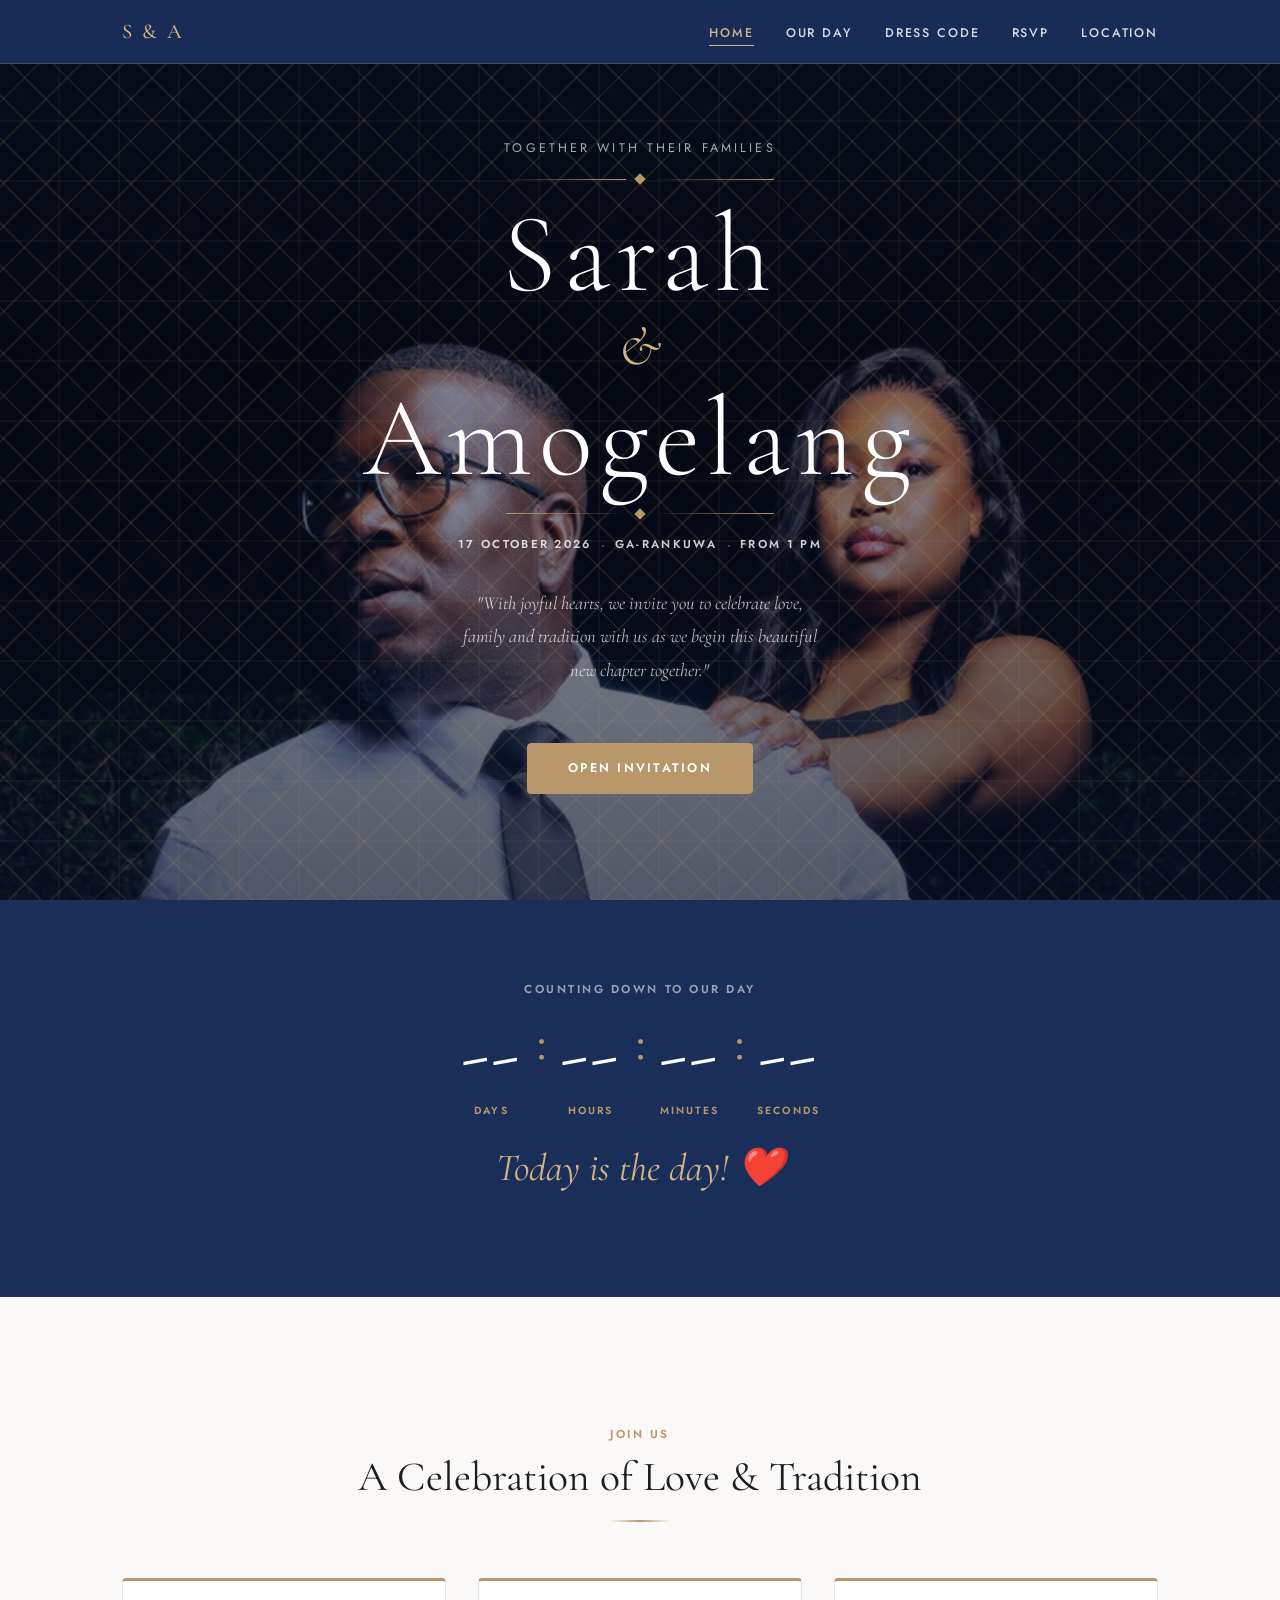
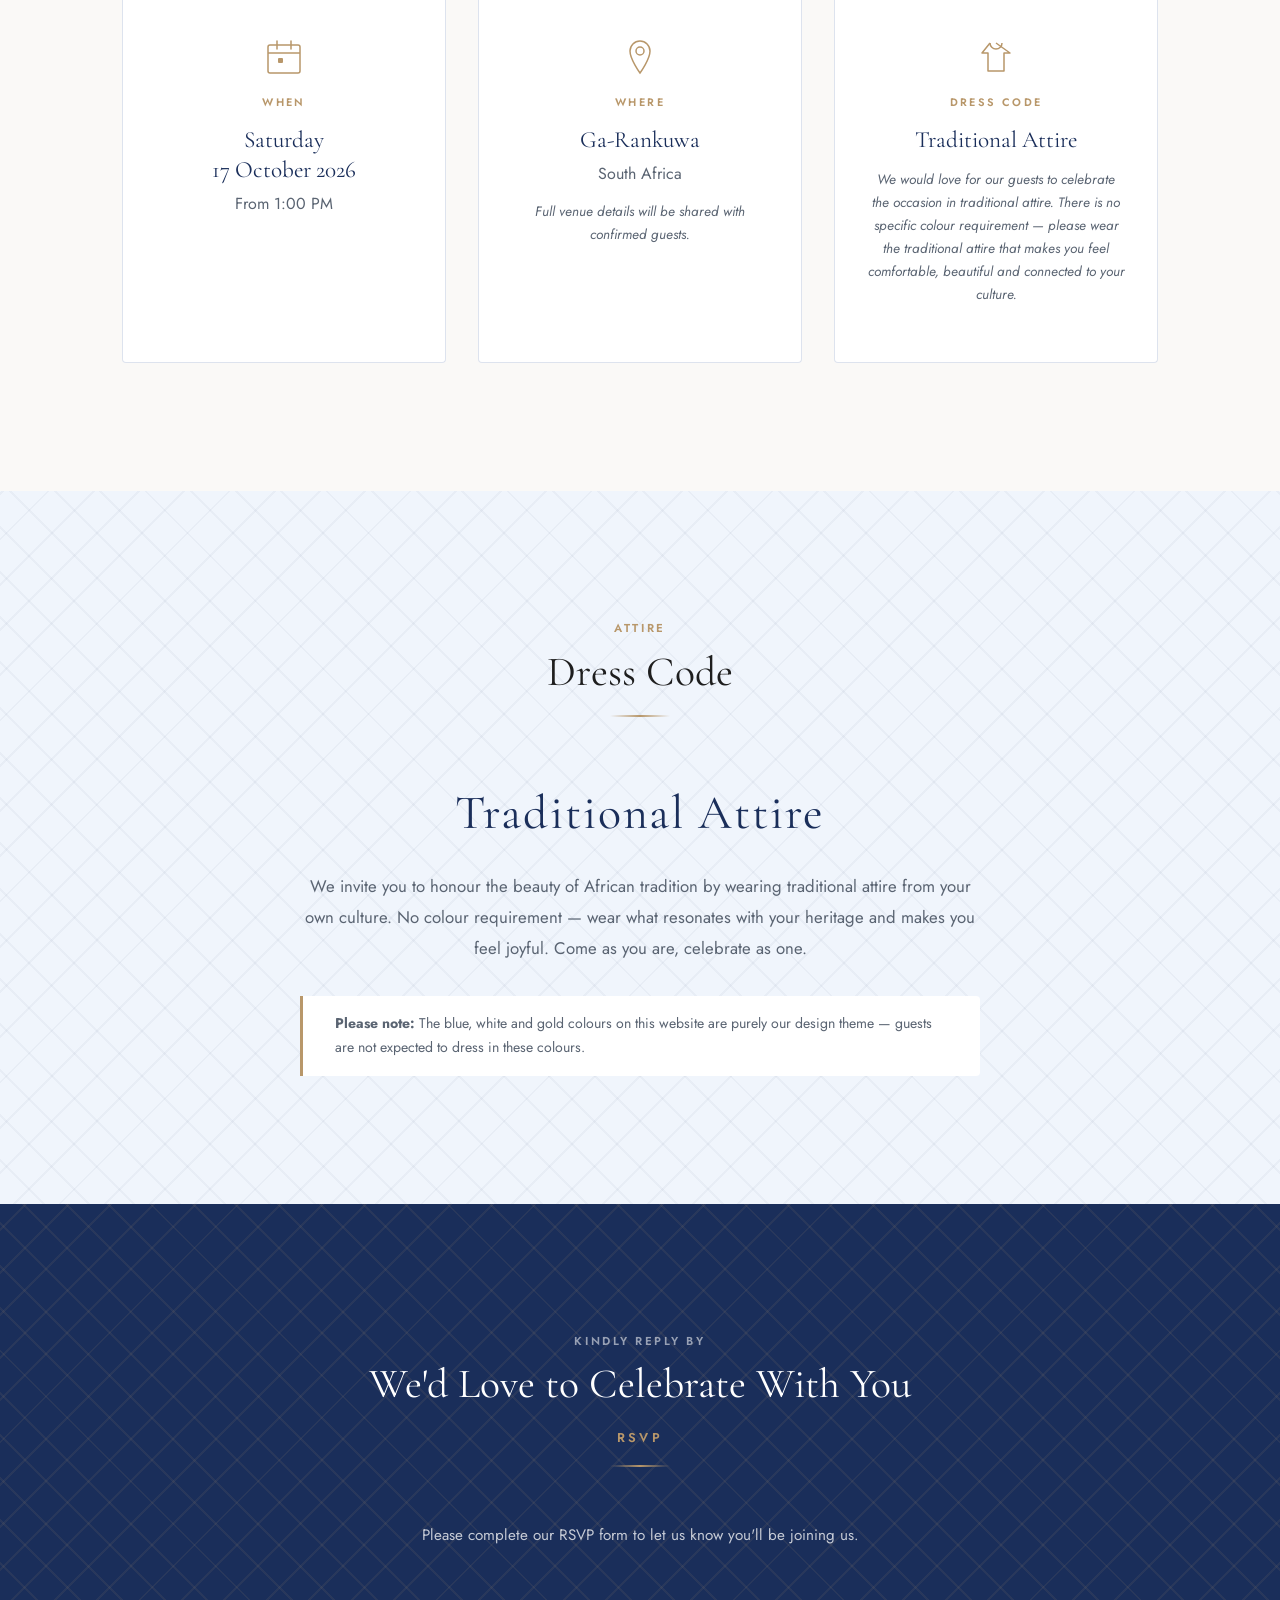
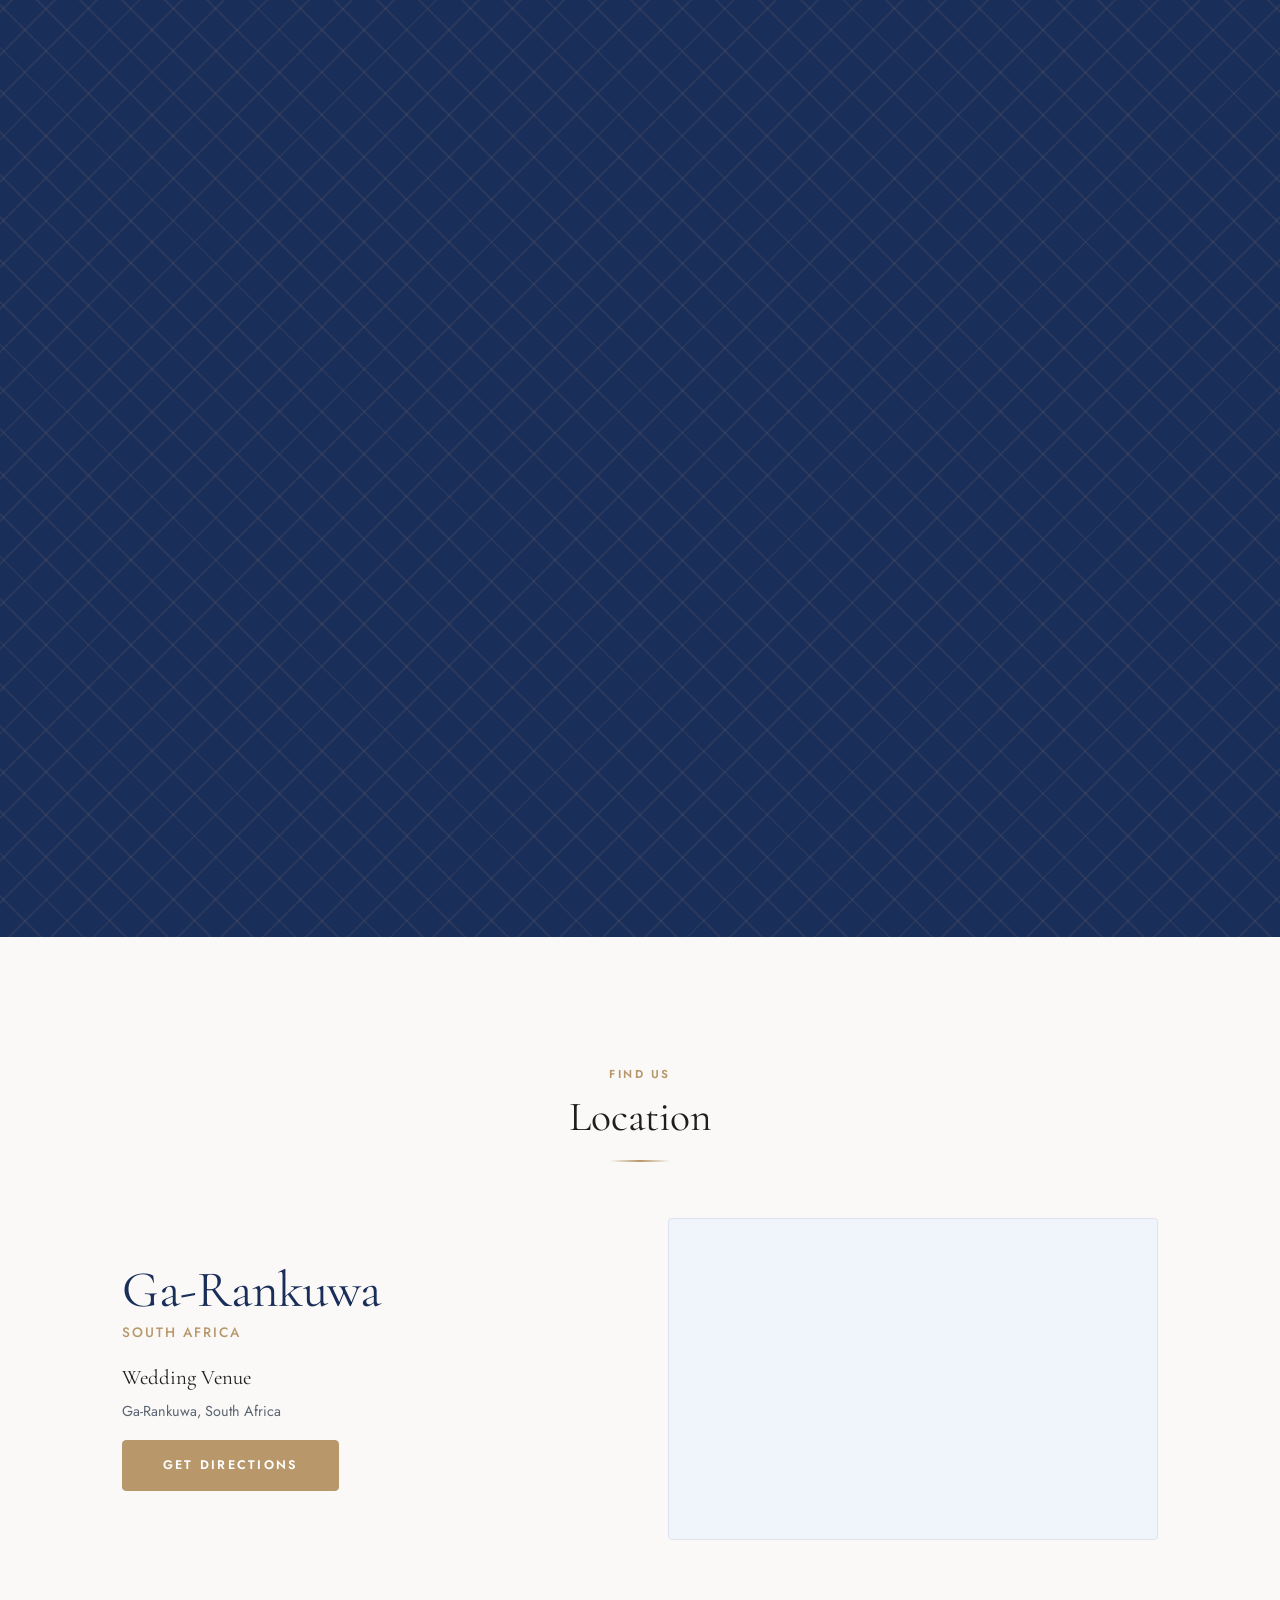
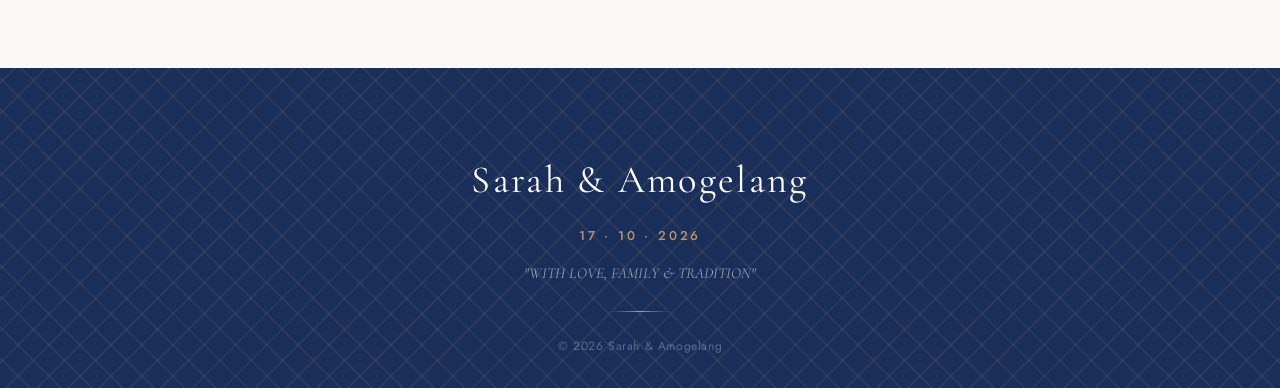
==== wedding.html @ c75ecd74 "Initial commit — Sarah & Amogelang wedding invitation" ====
<!DOCTYPE html>
<html lang="en">
<head>
  <meta charset="UTF-8" />
  <meta name="viewport" content="width=device-width, initial-scale=1.0" />
  <meta name="description" content="You are warmly invited to the wedding of Sarah & Amogelang — 17 October 2026, Ga-Rankuwa, South Africa." />
  <title>Sarah &amp; Amogelang | 17 October 2026</title>

  <!-- Fonts -->
  <link rel="preconnect" href="https://fonts.googleapis.com" />
  <link rel="preconnect" href="https://fonts.gstatic.com" crossorigin />
  <link href="https://fonts.googleapis.com/css2?family=Cormorant+Garamond:ital,wght@0,300;0,400;0,500;0,600;1,300;1,400&family=Jost:wght@300;400;500;600&display=swap" rel="stylesheet" />

  <link rel="stylesheet" href="styles.css" />
</head>
<body>

  <!-- =========================================================
       NAVIGATION
  ========================================================== -->
  <header class="site-header" role="banner">
    <div class="nav-container">
      <a href="#hero" class="nav-brand" aria-label="Sarah &amp; Amogelang — Home">S &amp; A</a>

      <button class="nav-toggle" id="navToggle" aria-label="Toggle navigation menu" aria-expanded="false" aria-controls="navMenu">
        <span class="burger-line"></span>
        <span class="burger-line"></span>
        <span class="burger-line"></span>
      </button>

      <nav id="navMenu" class="nav-menu" role="navigation" aria-label="Main navigation">
        <ul class="nav-list">
          <li><a href="#hero"     class="nav-link">Home</a></li>
          <li><a href="#details"  class="nav-link">Our Day</a></li>
          <li><a href="#dresscode" class="nav-link">Dress Code</a></li>
          <li><a href="#rsvp"    class="nav-link">RSVP</a></li>
          <li><a href="#location" class="nav-link">Location</a></li>
        </ul>
      </nav>
    </div>
  </header>

  <!-- =========================================================
       HERO
  ========================================================== -->
  <section class="hero" id="hero" aria-label="Wedding invitation hero">
    <div class="hero-pattern" aria-hidden="true"></div>

    <div class="hero-content">
      <p class="hero-prelude animate-fade-up">Together with their families</p>

      <div class="hero-divider hero-divider--top animate-fade-up" aria-hidden="true">
        <span class="divider-gem"></span>
      </div>

      <h1 class="hero-names animate-fade-up">
        <span class="hero-name">Sarah</span>
        <span class="hero-ampersand">&amp;</span>
        <span class="hero-name">Amogelang</span>
      </h1>

      <div class="hero-divider hero-divider--bottom animate-fade-up" aria-hidden="true">
        <span class="divider-gem"></span>
      </div>

      <div class="hero-date animate-fade-up" aria-label="Wedding date and location">
        <span class="hero-date-text">17 OCTOBER 2026</span>
        <span class="hero-date-sep" aria-hidden="true">·</span>
        <span class="hero-date-text">GA-RANKUWA</span>
        <span class="hero-date-sep" aria-hidden="true">·</span>
        <span class="hero-date-text">FROM 1 PM</span>
      </div>

      <p class="hero-quote animate-fade-up">
        "With joyful hearts, we invite you to celebrate love,<br class="hero-br" />
        family and tradition with us as we begin this beautiful<br class="hero-br" />
        new chapter together."
      </p>

      <a href="#details" class="btn btn--gold animate-fade-up" aria-label="Open invitation — scroll to wedding details">
        OPEN INVITATION
      </a>
    </div>
  </section>

  <!-- =========================================================
       COUNTDOWN
  ========================================================== -->
  <section class="countdown-section" id="countdown" aria-label="Countdown to the wedding">
    <div class="section-pattern" aria-hidden="true"></div>
    <div class="container">
      <p class="section-eyebrow">Counting down to our day</p>
      <div class="countdown" id="countdownTimer" role="timer" aria-live="polite" aria-label="Wedding countdown">
        <div class="countdown-unit">
          <span class="countdown-number" id="cd-days">--</span>
          <span class="countdown-label">Days</span>
        </div>
        <span class="countdown-colon" aria-hidden="true">:</span>
        <div class="countdown-unit">
          <span class="countdown-number" id="cd-hours">--</span>
          <span class="countdown-label">Hours</span>
        </div>
        <span class="countdown-colon" aria-hidden="true">:</span>
        <div class="countdown-unit">
          <span class="countdown-number" id="cd-minutes">--</span>
          <span class="countdown-label">Minutes</span>
        </div>
        <span class="countdown-colon" aria-hidden="true">:</span>
        <div class="countdown-unit">
          <span class="countdown-number" id="cd-seconds">--</span>
          <span class="countdown-label">Seconds</span>
        </div>
      </div>
      <p class="countdown-message" id="countdownMessage" hidden></p>
    </div>
  </section>

  <!-- =========================================================
       WEDDING DETAILS
  ========================================================== -->
  <section class="details-section" id="details" aria-labelledby="details-heading">
    <div class="container">
      <div class="section-header animate-on-scroll">
        <span class="section-eyebrow">Join us</span>
        <h2 class="section-title" id="details-heading">A Celebration of Love &amp; Tradition</h2>
        <div class="gold-rule" aria-hidden="true"></div>
      </div>

      <div class="details-grid">

        <!-- WHEN -->
        <article class="detail-card animate-on-scroll" aria-label="Wedding date and time">
          <div class="detail-card__icon" aria-hidden="true">
            <svg viewBox="0 0 40 40" fill="none" xmlns="http://www.w3.org/2000/svg">
              <rect x="4" y="8" width="32" height="28" rx="2" stroke="currentColor" stroke-width="1.5"/>
              <path d="M4 16h32" stroke="currentColor" stroke-width="1.5"/>
              <path d="M13 4v8M27 4v8" stroke="currentColor" stroke-width="1.5" stroke-linecap="round"/>
              <rect x="14" y="21" width="5" height="5" rx="1" fill="currentColor"/>
            </svg>
          </div>
          <h3 class="detail-card__label">When</h3>
          <p class="detail-card__primary">Saturday</p>
          <p class="detail-card__primary">17 October 2026</p>
          <p class="detail-card__secondary">From 1:00 PM</p>
        </article>

        <!-- WHERE -->
        <article class="detail-card animate-on-scroll" aria-label="Wedding location">
          <div class="detail-card__icon" aria-hidden="true">
            <svg viewBox="0 0 40 40" fill="none" xmlns="http://www.w3.org/2000/svg">
              <path d="M20 4C14.477 4 10 8.477 10 14c0 8.25 10 22 10 22s10-13.75 10-22c0-5.523-4.477-10-10-10z" stroke="currentColor" stroke-width="1.5"/>
              <circle cx="20" cy="14" r="4" stroke="currentColor" stroke-width="1.5"/>
            </svg>
          </div>
          <h3 class="detail-card__label">Where</h3>
          <p class="detail-card__primary">Ga-Rankuwa</p>
          <p class="detail-card__secondary">South Africa</p>
          <p class="detail-card__note">Full venue details will be shared with confirmed guests.</p>
        </article>

        <!-- DRESS CODE -->
        <article class="detail-card animate-on-scroll" aria-label="Dress code information">
          <div class="detail-card__icon" aria-hidden="true">
            <svg viewBox="0 0 40 40" fill="none" xmlns="http://www.w3.org/2000/svg">
              <path d="M14 6l-8 10h6v18h16V16h6L20 6" stroke="currentColor" stroke-width="1.5" stroke-linejoin="round"/>
              <path d="M14 6c0 3.314 2.686 6 6 6s6-2.686 6-6" stroke="currentColor" stroke-width="1.5"/>
            </svg>
          </div>
          <h3 class="detail-card__label">Dress Code</h3>
          <p class="detail-card__primary">Traditional Attire</p>
          <p class="detail-card__note">
            We would love for our guests to celebrate the occasion in traditional attire.
            There is no specific colour requirement — please wear the traditional attire
            that makes you feel comfortable, beautiful and connected to your culture.
          </p>
        </article>

      </div>
    </div>
  </section>

  <!-- =========================================================
       DRESS CODE CALLOUT
  ========================================================== -->
  <section class="dresscode-section" id="dresscode" aria-labelledby="dresscode-heading">
    <div class="section-pattern section-pattern--light" aria-hidden="true"></div>
    <div class="container">
      <div class="section-header animate-on-scroll">
        <span class="section-eyebrow">Attire</span>
        <h2 class="section-title" id="dresscode-heading">Dress Code</h2>
        <div class="gold-rule" aria-hidden="true"></div>
      </div>
      <div class="dresscode-content animate-on-scroll">
        <p class="dresscode-primary">Traditional Attire</p>
        <p class="dresscode-body">
          We invite you to honour the beauty of African tradition by wearing traditional attire from your own culture.
          No colour requirement — wear what resonates with your heritage and makes you feel joyful.
          Come as you are, celebrate as one.
        </p>
        <div class="dresscode-note animate-on-scroll">
          <p><strong>Please note:</strong> The blue, white and gold colours on this website are purely our design theme — guests are not expected to dress in these colours.</p>
        </div>
      </div>
    </div>
  </section>

  <!-- =========================================================
       RSVP
  ========================================================== -->
  <section class="rsvp-section" id="rsvp" aria-labelledby="rsvp-heading">
    <div class="section-pattern section-pattern--dark" aria-hidden="true"></div>
    <div class="container">
      <div class="section-header animate-on-scroll">
        <span class="section-eyebrow">Kindly reply by</span>
        <h2 class="section-title" id="rsvp-heading">We'd Love to Celebrate With You</h2>
        <p class="section-subtitle">RSVP</p>
        <div class="gold-rule" aria-hidden="true"></div>
      </div>

      <!-- Google Forms Mode (hidden by default — activated via config.js) -->
      <div id="rsvpGoogleMode" class="rsvp-google-mode" hidden aria-label="Google Forms RSVP options">
        <p class="rsvp-google-intro animate-on-scroll">Please complete our RSVP form to let us know you'll be joining us.</p>
        <div id="rsvpEmbedContainer" class="rsvp-embed-container animate-on-scroll" hidden>
          <!-- Google Form iframe injected by JS when googleFormEmbedUrl is set -->
        </div>
        <div id="rsvpLinkContainer" class="rsvp-link-container animate-on-scroll" hidden>
          <!-- External link button injected by JS when googleFormUrl is set -->
        </div>
      </div>

      <!-- Demo Form Mode (shown by default) -->
      <div id="rsvpDemoMode" class="rsvp-form-wrapper animate-on-scroll">
        <form id="rsvpForm" class="rsvp-form" novalidate aria-label="RSVP form">

          <fieldset class="form-fieldset">
            <legend class="form-legend">Guest Information</legend>

            <div class="form-group">
              <label class="form-label" for="guestName">Full Name <span class="required" aria-label="required">*</span></label>
              <input class="form-input" type="text" id="guestName" name="guestName" autocomplete="name" required aria-required="true" placeholder="Your full name" />
              <span class="form-error" id="guestNameError" role="alert" aria-live="polite"></span>
            </div>

            <div class="form-group">
              <label class="form-label" for="guestPhone">Phone Number <span class="required" aria-label="required">*</span></label>
              <input class="form-input" type="tel" id="guestPhone" name="guestPhone" autocomplete="tel" required aria-required="true" placeholder="+27 xx xxx xxxx" />
              <span class="form-error" id="guestPhoneError" role="alert" aria-live="polite"></span>
            </div>
          </fieldset>

          <fieldset class="form-fieldset">
            <legend class="form-legend">Attendance</legend>

            <div class="form-group">
              <p class="form-label" id="attendanceLabel">Will you be joining us? <span class="required" aria-label="required">*</span></p>
              <div class="radio-group" role="radiogroup" aria-labelledby="attendanceLabel">
                <label class="radio-option">
                  <input type="radio" name="attendance" value="yes" required aria-required="true" />
                  <span class="radio-custom" aria-hidden="true"></span>
                  <span class="radio-text">Yes, I'll be there</span>
                </label>
                <label class="radio-option">
                  <input type="radio" name="attendance" value="no" />
                  <span class="radio-custom" aria-hidden="true"></span>
                  <span class="radio-text">Sadly, I won't be able to attend</span>
                </label>
              </div>
              <span class="form-error" id="attendanceError" role="alert" aria-live="polite"></span>
            </div>
          </fieldset>

          <fieldset class="form-fieldset" id="attendingFields">
            <legend class="form-legend">Your Group</legend>

            <div class="form-group">
              <label class="form-label" for="guestCount">Number of Guests</label>
              <select class="form-input form-select" id="guestCount" name="guestCount" aria-label="Number of guests attending">
                <option value="1" selected>1 (just me)</option>
                <option value="2">2</option>
                <option value="3">3</option>
                <option value="4">4</option>
                <option value="5+">5+</option>
              </select>
            </div>

            
          </fieldset>

                                                                                                  

          <fieldset class="form-fieldset">
            <legend class="form-legend">A Little Extra</legend>

            <div class="form-group">
              <label class="form-label" for="message">Message to the Couple <span class="optional">(optional)</span></label>
              <textarea class="form-input form-textarea" id="message" name="message" rows="4" placeholder="Share your love and well wishes…" aria-label="Optional message to the couple"></textarea>
            </div>

            <div class="form-group">
              <label class="form-label" for="songRequest">Song Request <span class="optional">(optional)</span></label>
              <input class="form-input" type="text" id="songRequest" name="songRequest" placeholder="Request a song for the dancefloor!" />
            </div>
          </fieldset>

          <div class="form-actions">
            <button type="submit" class="btn btn--gold btn--full" id="rsvpSubmitBtn">SUBMIT RSVP</button>
          </div>

        </form>

        <!-- Success message -->
        <div class="rsvp-success" id="rsvpSuccess" hidden role="alert" aria-live="assertive">
          <div class="rsvp-success__icon" aria-hidden="true">♥</div>
          <h3 class="rsvp-success__title">Thank You!</h3>
          <p class="rsvp-success__body" id="rsvpSuccessMsg"></p>
          <button class="btn btn--outline" id="rsvpResetBtn">Submit Another Response</button>
        </div>
      </div>

    </div>
  </section>

  <!-- =========================================================
       LOCATION
  ========================================================== -->
  <section class="location-section" id="location" aria-labelledby="location-heading">
    <div class="container">
      <div class="section-header animate-on-scroll">
        <span class="section-eyebrow">Find us</span>
        <h2 class="section-title" id="location-heading">Location</h2>
        <div class="gold-rule" aria-hidden="true"></div>
      </div>

      <div class="location-content animate-on-scroll">
        <div class="location-info">
          <p class="location-city">Ga-Rankuwa</p>
          <p class="location-province">South Africa</p>
          <div id="venueDetails" class="venue-details" hidden>
            <p class="venue-name" id="venueName"></p>
            <p class="venue-address" id="venueAddress"></p>
          </div>
          <p class="location-note" id="locationNote">
            The exact venue will be confirmed and shared with all guests who have RSVPed.
          </p>
          <a class="btn btn--gold" id="directionsBtn" href="#" aria-label="Get directions to the venue" aria-disabled="true">
            GET DIRECTIONS
          </a>
        </div>

        <div class="location-map" id="mapContainer" aria-label="Map area — directions will be available once the venue is confirmed">
          <div class="map-placeholder" aria-hidden="true">
            <svg viewBox="0 0 80 80" fill="none" xmlns="http://www.w3.org/2000/svg" aria-hidden="true">
              <path d="M40 8C27.85 8 18 17.85 18 30c0 16.5 22 42 22 42s22-25.5 22-42C62 17.85 52.15 8 40 8z" stroke="currentColor" stroke-width="2" fill="none"/>
              <circle cx="40" cy="30" r="8" stroke="currentColor" stroke-width="2"/>
            </svg>
            <p>Map coming soon</p>
            <p class="map-placeholder__sub">Exact venue details will be shared with confirmed guests.</p>
          </div>
        </div>
      </div>
    </div>
  </section>

  <!-- =========================================================
       FOOTER
  ========================================================== -->
  <footer class="site-footer" role="contentinfo">
    <div class="footer-pattern" aria-hidden="true"></div>
    <div class="container footer-inner">
      <div class="footer-names">Sarah &amp; Amogelang</div>
      <div class="footer-date">17 · 10 · 2026</div>
      <div class="footer-tagline">"WITH LOVE, FAMILY &amp; TRADITION"</div>
      <div class="footer-divider" aria-hidden="true"></div>
      <p class="footer-copy">&copy; 2026 Sarah &amp; Amogelang</p>
    </div>
  </footer>

  <!-- Scripts -->
  <script src="config.js"></script>
  <script src="app.js"></script>
</body>
</html>
---- styles.css ----
/* ============================================================
   DESIGN TOKENS
============================================================ */
:root {
  /* Colours */
  --c-blue-deep:    #1a2e5a;
  --c-blue-mid:     #2a4a8a;
  --c-blue-light:   #dce8f5;
  --c-blue-pale:    #f0f5fc;
  --c-gold:         #b8976a;
  --c-gold-light:   #d4b483;
  --c-gold-pale:    #f5ede0;
  --c-white:        #ffffff;
  --c-ivory:        #faf9f7;
  --c-charcoal:     #1e1e1e;
  --c-muted:        #5a6472;
  --c-border:       #dde3ee;

  /* Typography */
  --font-serif:  'Cormorant Garamond', Georgia, 'Times New Roman', serif;
  --font-sans:   'Jost', 'Segoe UI', system-ui, sans-serif;

  /* Spacing */
  --space-xs:   0.5rem;
  --space-sm:   1rem;
  --space-md:   2rem;
  --space-lg:   3.5rem;
  --space-xl:   5rem;
  --space-xxl:  8rem;

  /* Misc */
  --radius:     4px;
  --transition: 0.3s ease;
  --max-width:  1100px;
  --nav-height: 64px;
}

/* ============================================================
   RESET & BASE
============================================================ */
*, *::before, *::after { box-sizing: border-box; margin: 0; padding: 0; }

html { scroll-behavior: smooth; font-size: 16px; }

@media (prefers-reduced-motion: reduce) {
  html { scroll-behavior: auto; }
  *, *::before, *::after {
    animation-duration: 0.01ms !important;
    transition-duration: 0.01ms !important;
  }
}

body {
  font-family: var(--font-sans);
  color: var(--c-charcoal);
  background: var(--c-ivory);
  line-height: 1.7;
  -webkit-font-smoothing: antialiased;
}

img, svg { display: block; max-width: 100%; }
a { color: inherit; text-decoration: none; }
button { cursor: pointer; font-family: var(--font-sans); border: none; background: none; }
ul { list-style: none; }

/* ============================================================
   TSWANA GEOMETRIC PATTERN  (CSS-generated, no external images)
   Based on traditional kente / Tswana interlocking diamond motifs
============================================================ */
.hero-pattern,
.section-pattern,
.footer-pattern {
  position: absolute;
  inset: 0;
  pointer-events: none;
  z-index: 0;
}

/* Hero — diamond grid on deep blue */
.hero-pattern {
  background-image:
    /* Diagonal lines forming diamonds */
    repeating-linear-gradient(
      45deg,
      transparent,
      transparent 28px,
      rgba(184, 151, 106, 0.12) 28px,
      rgba(184, 151, 106, 0.12) 30px
    ),
    repeating-linear-gradient(
      -45deg,
      transparent,
      transparent 28px,
      rgba(184, 151, 106, 0.12) 28px,
      rgba(184, 151, 106, 0.12) 30px
    ),
    /* Cross-hatch accent */
    repeating-linear-gradient(
      0deg,
      transparent,
      transparent 58px,
      rgba(184, 151, 106, 0.06) 58px,
      rgba(184, 151, 106, 0.06) 60px
    ),
    repeating-linear-gradient(
      90deg,
      transparent,
      transparent 58px,
      rgba(184, 151, 106, 0.06) 58px,
      rgba(184, 151, 106, 0.06) 60px
    );
}

/* Light section — subtle diamond tint on pale blue */
.section-pattern--light {
  background-image:
    repeating-linear-gradient(
      45deg,
      transparent,
      transparent 30px,
      rgba(26, 46, 90, 0.04) 30px,
      rgba(26, 46, 90, 0.04) 32px
    ),
    repeating-linear-gradient(
      -45deg,
      transparent,
      transparent 30px,
      rgba(26, 46, 90, 0.04) 30px,
      rgba(26, 46, 90, 0.04) 32px
    );
}

/* Dark section — on RSVP deep blue bg */
.section-pattern--dark {
  background-image:
    repeating-linear-gradient(
      45deg,
      transparent,
      transparent 28px,
      rgba(184, 151, 106, 0.09) 28px,
      rgba(184, 151, 106, 0.09) 30px
    ),
    repeating-linear-gradient(
      -45deg,
      transparent,
      transparent 28px,
      rgba(184, 151, 106, 0.09) 28px,
      rgba(184, 151, 106, 0.09) 30px
    );
}

/* Footer */
.footer-pattern {
  background-image:
    repeating-linear-gradient(
      45deg,
      transparent,
      transparent 20px,
      rgba(184, 151, 106, 0.10) 20px,
      rgba(184, 151, 106, 0.10) 22px
    ),
    repeating-linear-gradient(
      -45deg,
      transparent,
      transparent 20px,
      rgba(184, 151, 106, 0.10) 20px,
      rgba(184, 151, 106, 0.10) 22px
    );
}

/* ============================================================
   CONTAINER
============================================================ */
.container {
  width: 100%;
  max-width: var(--max-width);
  margin: 0 auto;
  padding: 0 var(--space-md);
  position: relative;
  z-index: 1;
}

/* ============================================================
   NAVIGATION
============================================================ */
.site-header {
  position: fixed;
  top: 0;
  left: 0;
  right: 0;
  height: var(--nav-height);
  z-index: 100;
  background: rgba(26, 46, 90, 0.96);
  backdrop-filter: blur(8px);
  -webkit-backdrop-filter: blur(8px);
  border-bottom: 1px solid rgba(184, 151, 106, 0.3);
  transition: background var(--transition);
}

.nav-container {
  max-width: var(--max-width);
  margin: 0 auto;
  padding: 0 var(--space-md);
  height: 100%;
  display: flex;
  align-items: center;
  justify-content: space-between;
}

.nav-brand {
  font-family: var(--font-serif);
  font-size: 1.3rem;
  font-weight: 500;
  color: var(--c-gold-light);
  letter-spacing: 0.12em;
  flex-shrink: 0;
}

.nav-menu { display: flex; align-items: center; }

.nav-list {
  display: flex;
  gap: var(--space-md);
}

.nav-link {
  font-size: 0.78rem;
  font-weight: 500;
  letter-spacing: 0.15em;
  text-transform: uppercase;
  color: rgba(255,255,255,0.82);
  transition: color var(--transition);
  padding: 4px 0;
  position: relative;
}

.nav-link::after {
  content: '';
  position: absolute;
  bottom: 0;
  left: 0;
  width: 0;
  height: 1px;
  background: var(--c-gold-light);
  transition: width var(--transition);
}

.nav-link:hover,
.nav-link:focus-visible {
  color: var(--c-gold-light);
  outline: none;
}

.nav-link:hover::after,
.nav-link:focus-visible::after { width: 100%; }

.nav-link.active { color: var(--c-gold-light); }
.nav-link.active::after { width: 100%; }

/* Hamburger */
.nav-toggle {
  display: none;
  flex-direction: column;
  justify-content: center;
  gap: 5px;
  width: 40px;
  height: 40px;
  padding: 8px;
  background: transparent;
  border: 1px solid rgba(184, 151, 106, 0.4);
  border-radius: var(--radius);
  z-index: 110;
}

.burger-line {
  display: block;
  width: 100%;
  height: 1.5px;
  background: var(--c-gold-light);
  border-radius: 2px;
  transition: transform var(--transition), opacity var(--transition);
}

.nav-toggle[aria-expanded="true"] .burger-line:nth-child(1) { transform: translateY(6.5px) rotate(45deg); }
.nav-toggle[aria-expanded="true"] .burger-line:nth-child(2) { opacity: 0; }
.nav-toggle[aria-expanded="true"] .burger-line:nth-child(3) { transform: translateY(-6.5px) rotate(-45deg); }

/* ============================================================
   BUTTONS
============================================================ */
.btn {
  display: inline-block;
  padding: 14px 40px;
  font-family: var(--font-sans);
  font-size: 0.78rem;
  font-weight: 600;
  letter-spacing: 0.18em;
  text-transform: uppercase;
  text-align: center;
  border-radius: var(--radius);
  transition: background var(--transition), color var(--transition),
              border-color var(--transition), transform 0.15s ease,
              box-shadow var(--transition);
  cursor: pointer;
  position: relative;
  overflow: hidden;
}

.btn--gold {
  background: var(--c-gold);
  color: var(--c-white);
  border: 1px solid var(--c-gold);
}

.btn--gold:hover,
.btn--gold:focus-visible {
  background: var(--c-gold-light);
  border-color: var(--c-gold-light);
  transform: translateY(-2px);
  box-shadow: 0 6px 20px rgba(184,151,106,0.35);
  outline: none;
}

.btn--outline {
  background: transparent;
  color: var(--c-blue-deep);
  border: 1px solid var(--c-gold);
}

.btn--outline:hover,
.btn--outline:focus-visible {
  background: var(--c-gold-pale);
  outline: none;
  transform: translateY(-2px);
}

.btn--full { width: 100%; display: block; }

.btn[aria-disabled="true"] {
  opacity: 0.5;
  pointer-events: none;
  cursor: not-allowed;
}

/* ============================================================
   SECTION SHARED STYLES
============================================================ */
.section-header {
  text-align: center;
  margin-bottom: var(--space-lg);
}

.section-eyebrow {
  display: block;
  font-size: 0.72rem;
  font-weight: 600;
  letter-spacing: 0.22em;
  text-transform: uppercase;
  color: var(--c-gold);
  margin-bottom: var(--space-xs);
}

.section-title {
  font-family: var(--font-serif);
  font-size: clamp(1.8rem, 4vw, 2.6rem);
  font-weight: 400;
  line-height: 1.25;
  color: inherit;
  margin-bottom: 1rem;
}

.section-subtitle {
  font-family: var(--font-sans);
  font-size: 0.8rem;
  font-weight: 600;
  letter-spacing: 0.25em;
  text-transform: uppercase;
  color: var(--c-gold);
  margin-bottom: var(--space-sm);
}

.gold-rule {
  width: 60px;
  height: 2px;
  background: linear-gradient(90deg, transparent, var(--c-gold), transparent);
  margin: 0 auto;
}

/* ============================================================
   HERO
============================================================ */
.hero {
  position: relative;
  min-height: 100dvh;
  display: flex;
  align-items: center;
  justify-content: center;
  background-color: var(--c-charcoal);
  background-image: url('images/couple-3.jpeg');
  background-size: cover;
  background-position: center top;
  background-repeat: no-repeat;
  overflow: hidden;
  padding: calc(var(--nav-height) + var(--space-lg)) var(--space-md) var(--space-xl);
}

/* Dark gradient overlay — keeps text legible over the photo */
.hero::before {
  content: '';
  position: absolute;
  inset: 0;
  background:
    linear-gradient(
      to bottom,
      rgba(10, 18, 40, 0.72) 0%,
      rgba(10, 18, 40, 0.45) 40%,
      rgba(10, 18, 40, 0.70) 100%
    );
  pointer-events: none;
  z-index: 0;
}

.hero-content {
  position: relative;
  z-index: 1;
  text-align: center;
  color: var(--c-white);
  max-width: 680px;
}

.hero-prelude {
  font-size: 0.78rem;
  font-weight: 400;
  letter-spacing: 0.25em;
  text-transform: uppercase;
  color: rgba(255,255,255,0.65);
  margin-bottom: var(--space-sm);
}

/* Gold decorative lines with diamond */
.hero-divider {
  display: flex;
  align-items: center;
  justify-content: center;
  gap: 10px;
  margin: 0.6rem auto;
}

.hero-divider::before,
.hero-divider::after {
  content: '';
  flex: 1;
  max-width: 120px;
  height: 1px;
  background: linear-gradient(90deg, transparent, var(--c-gold));
}

.hero-divider--bottom::before { background: linear-gradient(90deg, var(--c-gold), transparent); }
.hero-divider--bottom::after  { background: linear-gradient(90deg, transparent, var(--c-gold)); }

.divider-gem {
  display: block;
  width: 8px;
  height: 8px;
  background: var(--c-gold);
  transform: rotate(45deg);
  flex-shrink: 0;
}

/* Names */
.hero-names {
  font-family: var(--font-serif);
  font-weight: 300;
  line-height: 1.1;
  display: flex;
  flex-direction: column;
  align-items: center;
  gap: 0.1em;
  margin: var(--space-xs) 0;
}

.hero-name {
  font-size: clamp(3.5rem, 12vw, 7rem);
  letter-spacing: 0.06em;
  color: var(--c-white);
  display: block;
}

.hero-ampersand {
  font-family: var(--font-serif);
  font-style: italic;
  font-size: clamp(2rem, 6vw, 3.5rem);
  color: var(--c-gold-light);
  line-height: 1;
}

/* Date row */
.hero-date {
  display: flex;
  align-items: center;
  justify-content: center;
  flex-wrap: wrap;
  gap: 0.6rem;
  margin: var(--space-sm) 0;
}

.hero-date-text {
  font-size: 0.72rem;
  font-weight: 600;
  letter-spacing: 0.2em;
  text-transform: uppercase;
  color: rgba(255,255,255,0.8);
}

.hero-date-sep {
  color: var(--c-gold);
  font-size: 0.8rem;
}

/* Quote */
.hero-quote {
  font-family: var(--font-serif);
  font-style: italic;
  font-size: clamp(0.95rem, 2.5vw, 1.15rem);
  color: rgba(255,255,255,0.72);
  line-height: 1.8;
  margin: var(--space-md) 0 var(--space-lg);
}

.hero-br { display: none; }
@media (min-width: 560px) { .hero-br { display: inline; } }

/* ============================================================
   ANIMATIONS
============================================================ */
.animate-fade-up {
  opacity: 0;
  transform: translateY(24px);
  animation: fadeUp 0.9s cubic-bezier(0.22, 1, 0.36, 1) forwards;
}

.animate-fade-up:nth-child(1)  { animation-delay: 0.1s; }
.animate-fade-up:nth-child(2)  { animation-delay: 0.25s; }
.animate-fade-up:nth-child(3)  { animation-delay: 0.40s; }
.animate-fade-up:nth-child(4)  { animation-delay: 0.55s; }
.animate-fade-up:nth-child(5)  { animation-delay: 0.70s; }
.animate-fade-up:nth-child(6)  { animation-delay: 0.85s; }
.animate-fade-up:nth-child(7)  { animation-delay: 1.00s; }
.animate-fade-up:nth-child(8)  { animation-delay: 1.15s; }

@keyframes fadeUp {
  to { opacity: 1; transform: translateY(0); }
}

/* Scroll-triggered */
.animate-on-scroll {
  opacity: 0;
  transform: translateY(30px);
  transition: opacity 0.7s cubic-bezier(0.22, 1, 0.36, 1),
              transform 0.7s cubic-bezier(0.22, 1, 0.36, 1);
}

.animate-on-scroll.in-view {
  opacity: 1;
  transform: translateY(0);
}

/* ============================================================
   COUNTDOWN
============================================================ */
.countdown-section {
  position: relative;
  background: var(--c-blue-deep);
  padding: var(--space-xl) 0;
  overflow: hidden;
  text-align: center;
}

.countdown-section .section-eyebrow { color: rgba(255,255,255,0.55); }

.countdown {
  display: flex;
  align-items: flex-start;
  justify-content: center;
  gap: 0.5rem;
  flex-wrap: wrap;
}

.countdown-unit {
  display: flex;
  flex-direction: column;
  align-items: center;
  min-width: 72px;
}

.countdown-number {
  font-family: var(--font-serif);
  font-size: clamp(3rem, 10vw, 5.5rem);
  font-weight: 300;
  line-height: 1;
  color: var(--c-white);
  letter-spacing: 0.03em;
}

.countdown-label {
  font-size: 0.65rem;
  font-weight: 600;
  letter-spacing: 0.2em;
  text-transform: uppercase;
  color: var(--c-gold);
  margin-top: 0.4rem;
}

.countdown-colon {
  font-family: var(--font-serif);
  font-size: clamp(2rem, 6vw, 3.5rem);
  color: var(--c-gold);
  line-height: 1;
  padding-top: 0.1em;
  align-self: flex-start;
}

.countdown-message {
  font-family: var(--font-serif);
  font-size: clamp(1.5rem, 4vw, 2.4rem);
  font-style: italic;
  color: var(--c-gold-light);
  text-align: center;
  padding: var(--space-sm) var(--space-md);
}

/* ============================================================
   DETAILS SECTION
============================================================ */
.details-section {
  padding: var(--space-xxl) 0;
  background: var(--c-ivory);
  color: var(--c-charcoal);
}

.details-grid {
  display: grid;
  grid-template-columns: repeat(auto-fit, minmax(260px, 1fr));
  gap: var(--space-md);
}

.detail-card {
  background: var(--c-white);
  border: 1px solid var(--c-border);
  border-top: 3px solid var(--c-gold);
  border-radius: var(--radius);
  padding: var(--space-lg) var(--space-md);
  text-align: center;
  transition: transform var(--transition), box-shadow var(--transition);
}

.detail-card:hover { transform: translateY(-4px); box-shadow: 0 8px 28px rgba(26,46,90,0.1); }

.detail-card__icon {
  width: 40px;
  height: 40px;
  margin: 0 auto var(--space-sm);
  color: var(--c-gold);
}

.detail-card__label {
  font-size: 0.68rem;
  font-weight: 600;
  letter-spacing: 0.22em;
  text-transform: uppercase;
  color: var(--c-gold);
  margin-bottom: 0.8rem;
}

.detail-card__primary {
  font-family: var(--font-serif);
  font-size: 1.45rem;
  font-weight: 400;
  color: var(--c-blue-deep);
  line-height: 1.3;
}

.detail-card__secondary {
  font-size: 1rem;
  color: var(--c-muted);
  margin-top: 0.3rem;
}

.detail-card__note {
  font-size: 0.85rem;
  color: var(--c-muted);
  line-height: 1.7;
  margin-top: 0.8rem;
  font-style: italic;
}

/* ============================================================
   DRESS CODE
============================================================ */
.dresscode-section {
  position: relative;
  padding: var(--space-xxl) 0;
  background: var(--c-blue-pale);
  color: var(--c-charcoal);
  overflow: hidden;
}

.dresscode-content { max-width: 680px; margin: 0 auto; text-align: center; }

.dresscode-primary {
  font-family: var(--font-serif);
  font-size: clamp(1.8rem, 5vw, 3rem);
  font-weight: 400;
  color: var(--c-blue-deep);
  margin-bottom: var(--space-sm);
  letter-spacing: 0.04em;
}

.dresscode-body {
  font-size: 1.05rem;
  color: var(--c-muted);
  line-height: 1.85;
  margin-bottom: var(--space-md);
}

.dresscode-note {
  background: var(--c-white);
  border-left: 3px solid var(--c-gold);
  border-radius: 0 var(--radius) var(--radius) 0;
  padding: var(--space-sm) var(--space-md);
  text-align: left;
  font-size: 0.88rem;
  color: var(--c-muted);
  line-height: 1.7;
}

/* ============================================================
   RSVP SECTION
============================================================ */
.rsvp-section {
  position: relative;
  padding: var(--space-xxl) 0;
  background: var(--c-blue-deep);
  color: var(--c-white);
  overflow: hidden;
}

.rsvp-section .section-title { color: var(--c-white); }
.rsvp-section .section-eyebrow { color: rgba(255,255,255,0.55); }

.rsvp-form-wrapper { max-width: 640px; margin: 0 auto; }

.rsvp-form {
  background: var(--c-white);
  border-radius: var(--radius);
  border: 1px solid var(--c-border);
  padding: var(--space-lg) var(--space-md);
}

/* Fieldsets */
.form-fieldset {
  border: none;
  margin-bottom: var(--space-md);
  padding: 0;
}

.form-legend {
  font-size: 0.7rem;
  font-weight: 600;
  letter-spacing: 0.2em;
  text-transform: uppercase;
  color: var(--c-gold);
  margin-bottom: var(--space-sm);
  padding-bottom: 0.5rem;
  border-bottom: 1px solid var(--c-border);
  width: 100%;
  display: block;
}

/* Form groups */
.form-group { margin-bottom: var(--space-sm); }

.form-label {
  display: block;
  font-size: 0.82rem;
  font-weight: 500;
  color: var(--c-charcoal);
  margin-bottom: 0.4rem;
  letter-spacing: 0.02em;
}

.required { color: var(--c-gold); margin-left: 2px; }
.optional  { color: var(--c-muted); font-size: 0.78rem; font-weight: 400; }

.form-input {
  width: 100%;
  padding: 12px 14px;
  font-family: var(--font-sans);
  font-size: 0.9rem;
  color: var(--c-charcoal);
  background: var(--c-ivory);
  border: 1px solid var(--c-border);
  border-radius: var(--radius);
  transition: border-color var(--transition), box-shadow var(--transition);
  appearance: none;
  -webkit-appearance: none;
}

.form-input:focus {
  outline: none;
  border-color: var(--c-blue-mid);
  box-shadow: 0 0 0 3px rgba(42,74,138,0.12);
}

.form-input::placeholder { color: #a0a9b8; }

.form-textarea { resize: vertical; min-height: 90px; }

.form-select {
  background-image: url("data:image/svg+xml,%3Csvg xmlns='http://www.w3.org/2000/svg' width='12' height='8' viewBox='0 0 12 8'%3E%3Cpath d='M1 1l5 5 5-5' stroke='%235a6472' stroke-width='1.5' fill='none' stroke-linecap='round'/%3E%3C/svg%3E");
  background-repeat: no-repeat;
  background-position: right 14px center;
  padding-right: 40px;
  cursor: pointer;
}

/* Radio */
.radio-group { display: flex; flex-direction: column; gap: 0.6rem; }

.radio-option {
  display: flex;
  align-items: center;
  gap: 10px;
  cursor: pointer;
  font-size: 0.9rem;
  color: var(--c-charcoal);
  padding: 10px 14px;
  border: 1px solid var(--c-border);
  border-radius: var(--radius);
  transition: border-color var(--transition), background var(--transition);
}

.radio-option:has(input:checked),
.radio-option.radio-option--checked {
  border-color: var(--c-blue-mid);
  background: var(--c-blue-pale);
}

.radio-option input[type="radio"] {
  position: absolute;
  opacity: 0;
  width: 0;
  height: 0;
}

.radio-custom {
  width: 18px;
  height: 18px;
  border-radius: 50%;
  border: 2px solid var(--c-border);
  flex-shrink: 0;
  position: relative;
  transition: border-color var(--transition);
}

.radio-option:has(input:checked) .radio-custom,
.radio-option.radio-option--checked .radio-custom {
  border-color: var(--c-blue-mid);
}

.radio-option:has(input:checked) .radio-custom::after,
.radio-option.radio-option--checked .radio-custom::after {
  content: '';
  position: absolute;
  top: 50%;
  left: 50%;
  transform: translate(-50%, -50%);
  width: 8px;
  height: 8px;
  border-radius: 50%;
  background: var(--c-blue-mid);
}

.radio-option:focus-within {
  outline: 2px solid var(--c-gold);
  outline-offset: 2px;
}

/* Errors */
.form-error {
  display: block;
  font-size: 0.78rem;
  color: #c0392b;
  margin-top: 4px;
  min-height: 1em;
}

/* Actions */
.form-actions { margin-top: var(--space-md); }

/* Success */
.rsvp-success {
  background: var(--c-white);
  border-radius: var(--radius);
  border: 1px solid var(--c-gold);
  padding: var(--space-xl) var(--space-md);
  text-align: center;
  max-width: 640px;
  margin: 0 auto;
}

.rsvp-success__icon {
  font-size: 2.5rem;
  color: var(--c-gold);
  margin-bottom: var(--space-sm);
}

.rsvp-success__title {
  font-family: var(--font-serif);
  font-size: 2rem;
  font-weight: 400;
  color: var(--c-blue-deep);
  margin-bottom: var(--space-sm);
}

.rsvp-success__body {
  font-size: 0.95rem;
  color: var(--c-muted);
  line-height: 1.8;
  margin-bottom: var(--space-md);
}

/* Google Forms mode */
.rsvp-google-mode { max-width: 640px; margin: 0 auto; }

.rsvp-google-intro {
  color: rgba(255,255,255,0.75);
  font-size: 0.95rem;
  text-align: center;
  margin-bottom: var(--space-md);
}

.rsvp-embed-container iframe {
  width: 100%;
  min-height: 820px;
  border: none;
  border-radius: var(--radius);
}

.rsvp-link-container { text-align: center; }

/* ============================================================
   LOCATION
============================================================ */
.location-section {
  padding: var(--space-xxl) 0;
  background: var(--c-ivory);
  color: var(--c-charcoal);
}

.location-content {
  display: grid;
  grid-template-columns: 1fr 1fr;
  gap: var(--space-lg);
  align-items: center;
}

.location-info { }

.location-city {
  font-family: var(--font-serif);
  font-size: clamp(2rem, 5vw, 3.2rem);
  font-weight: 400;
  color: var(--c-blue-deep);
  line-height: 1.2;
}

.location-province {
  font-size: 0.85rem;
  font-weight: 500;
  letter-spacing: 0.15em;
  text-transform: uppercase;
  color: var(--c-gold);
  margin-bottom: var(--space-sm);
}

.venue-details { margin: var(--space-sm) 0; }

.venue-name {
  font-family: var(--font-serif);
  font-size: 1.3rem;
  color: var(--c-charcoal);
}

.venue-address {
  font-size: 0.9rem;
  color: var(--c-muted);
  line-height: 1.7;
  margin-top: 4px;
}

.location-note {
  font-size: 0.88rem;
  font-style: italic;
  color: var(--c-muted);
  line-height: 1.7;
  margin-bottom: var(--space-md);
}

.location-map {
  background: var(--c-blue-pale);
  border: 1px solid var(--c-border);
  border-radius: var(--radius);
  min-height: 320px;
  display: flex;
  align-items: center;
  justify-content: center;
  overflow: hidden;
}

.map-placeholder {
  text-align: center;
  color: var(--c-muted);
  padding: var(--space-md);
}

.map-placeholder svg {
  width: 56px;
  height: 56px;
  margin: 0 auto var(--space-sm);
  color: var(--c-gold);
}

.map-placeholder p { font-family: var(--font-serif); font-size: 1.2rem; color: var(--c-blue-deep); }

.map-placeholder__sub {
  font-family: var(--font-sans) !important;
  font-size: 0.82rem !important;
  color: var(--c-muted) !important;
  margin-top: 0.4rem;
  font-style: italic;
}

/* ============================================================
   FOOTER
============================================================ */
.site-footer {
  position: relative;
  background: var(--c-blue-deep);
  color: var(--c-white);
  padding: var(--space-xl) 0 var(--space-md);
  overflow: hidden;
  text-align: center;
}

.footer-inner {
  display: flex;
  flex-direction: column;
  align-items: center;
  gap: var(--space-xs);
}

.footer-names {
  font-family: var(--font-serif);
  font-size: clamp(1.6rem, 5vw, 2.4rem);
  font-weight: 400;
  letter-spacing: 0.06em;
  color: var(--c-white);
}

.footer-date {
  font-size: 0.8rem;
  font-weight: 500;
  letter-spacing: 0.22em;
  color: var(--c-gold);
  margin-top: 0.2rem;
}

.footer-tagline {
  font-family: var(--font-serif);
  font-style: italic;
  font-size: 0.95rem;
  color: rgba(255,255,255,0.55);
  margin-top: 0.4rem;
}

.footer-divider {
  width: 60px;
  height: 1px;
  background: linear-gradient(90deg, transparent, var(--c-gold), transparent);
  margin: var(--space-sm) 0;
}

.footer-copy {
  font-size: 0.75rem;
  color: rgba(255,255,255,0.3);
  letter-spacing: 0.05em;
}

/* ============================================================
   GALLERY
============================================================ */
.gallery-section {
  padding: var(--space-xxl) 0;
  background: var(--c-charcoal);
  color: var(--c-white);
  overflow: hidden;
}

.gallery-section .section-title { color: var(--c-white); }
.gallery-section .section-eyebrow { color: rgba(255,255,255,0.55); }
.gallery-section .gold-rule {
  background: linear-gradient(90deg, transparent, var(--c-gold-light), transparent);
}

.gallery-grid {
  display: grid;
  grid-template-columns: 1fr 1fr;
  grid-template-rows: auto auto;
  gap: 12px;
  max-width: 920px;
  margin: 0 auto;
}

/* First image spans both rows — tall portrait on the left */
.gallery-item--tall {
  grid-row: span 2;
}

.gallery-item {
  margin: 0;
  overflow: hidden;
  border-radius: var(--radius);
  position: relative;
}

/* Subtle gold border frame */
.gallery-item::after {
  content: '';
  position: absolute;
  inset: 0;
  border-radius: var(--radius);
  box-shadow: inset 0 0 0 1px rgba(184, 151, 106, 0.35);
  pointer-events: none;
  z-index: 1;
}

.gallery-item img {
  width: 100%;
  height: 100%;
  object-fit: cover;
  display: block;
  transition: transform 0.6s cubic-bezier(0.22, 1, 0.36, 1),
              filter 0.6s ease;
  filter: brightness(0.92);
}

.gallery-item--tall img {
  /* Tall image fills the full two-row height */
  min-height: 560px;
}

.gallery-item:hover img,
.gallery-item:focus-within img {
  transform: scale(1.04);
  filter: brightness(1);
}

/* Stagger animation delays */
.gallery-item:nth-child(1) { transition-delay: 0.05s; }
.gallery-item:nth-child(2) { transition-delay: 0.15s; }
.gallery-item:nth-child(3) { transition-delay: 0.25s; }

/* ============================================================
   RESPONSIVE — TABLET
============================================================ */
@media (max-width: 768px) {
  :root {
    --space-lg:  2.5rem;
    --space-xl:  3.5rem;
    --space-xxl: 5rem;
  }

  /* Nav */
  .nav-toggle { display: flex; }

  .nav-menu {
    position: fixed;
    top: var(--nav-height);
    left: 0;
    right: 0;
    background: rgba(20, 36, 72, 0.98);
    border-bottom: 1px solid rgba(184,151,106,0.3);
    padding: var(--space-md);
    transform: translateY(-100%);
    opacity: 0;
    pointer-events: none;
    transition: transform var(--transition), opacity var(--transition);
    z-index: 99;
  }

  .nav-menu.open {
    transform: translateY(0);
    opacity: 1;
    pointer-events: auto;
  }

  .nav-list {
    flex-direction: column;
    gap: 0;
  }

  .nav-link {
    display: block;
    padding: 14px 0;
    font-size: 0.85rem;
    border-bottom: 1px solid rgba(255,255,255,0.08);
    text-align: center;
  }

  .nav-link::after { display: none; }

  /* Location */
  .location-content {
    grid-template-columns: 1fr;
  }

  .location-map { min-height: 220px; }

  /* Gallery */
  .gallery-grid {
    grid-template-columns: 1fr;
  }

  .gallery-item--tall {
    grid-row: span 1;
  }

  .gallery-item--tall img {
    min-height: 360px;
  }
}

/* ============================================================
   RESPONSIVE — MOBILE
============================================================ */
@media (max-width: 480px) {
  :root {
    --space-md:  1.5rem;
    --space-lg:  2rem;
    --space-xl:  3rem;
    --space-xxl: 4rem;
  }

  .hero { padding: calc(var(--nav-height) + 2rem) 1.2rem 3rem; }

  .btn { padding: 14px 28px; font-size: 0.75rem; }

  .countdown { gap: 0.25rem; }
  .countdown-unit { min-width: 56px; }

  .rsvp-form { padding: var(--space-md) 1rem; }

  .detail-card { padding: var(--space-md) 1.2rem; }

  .details-grid { grid-template-columns: 1fr; }
}
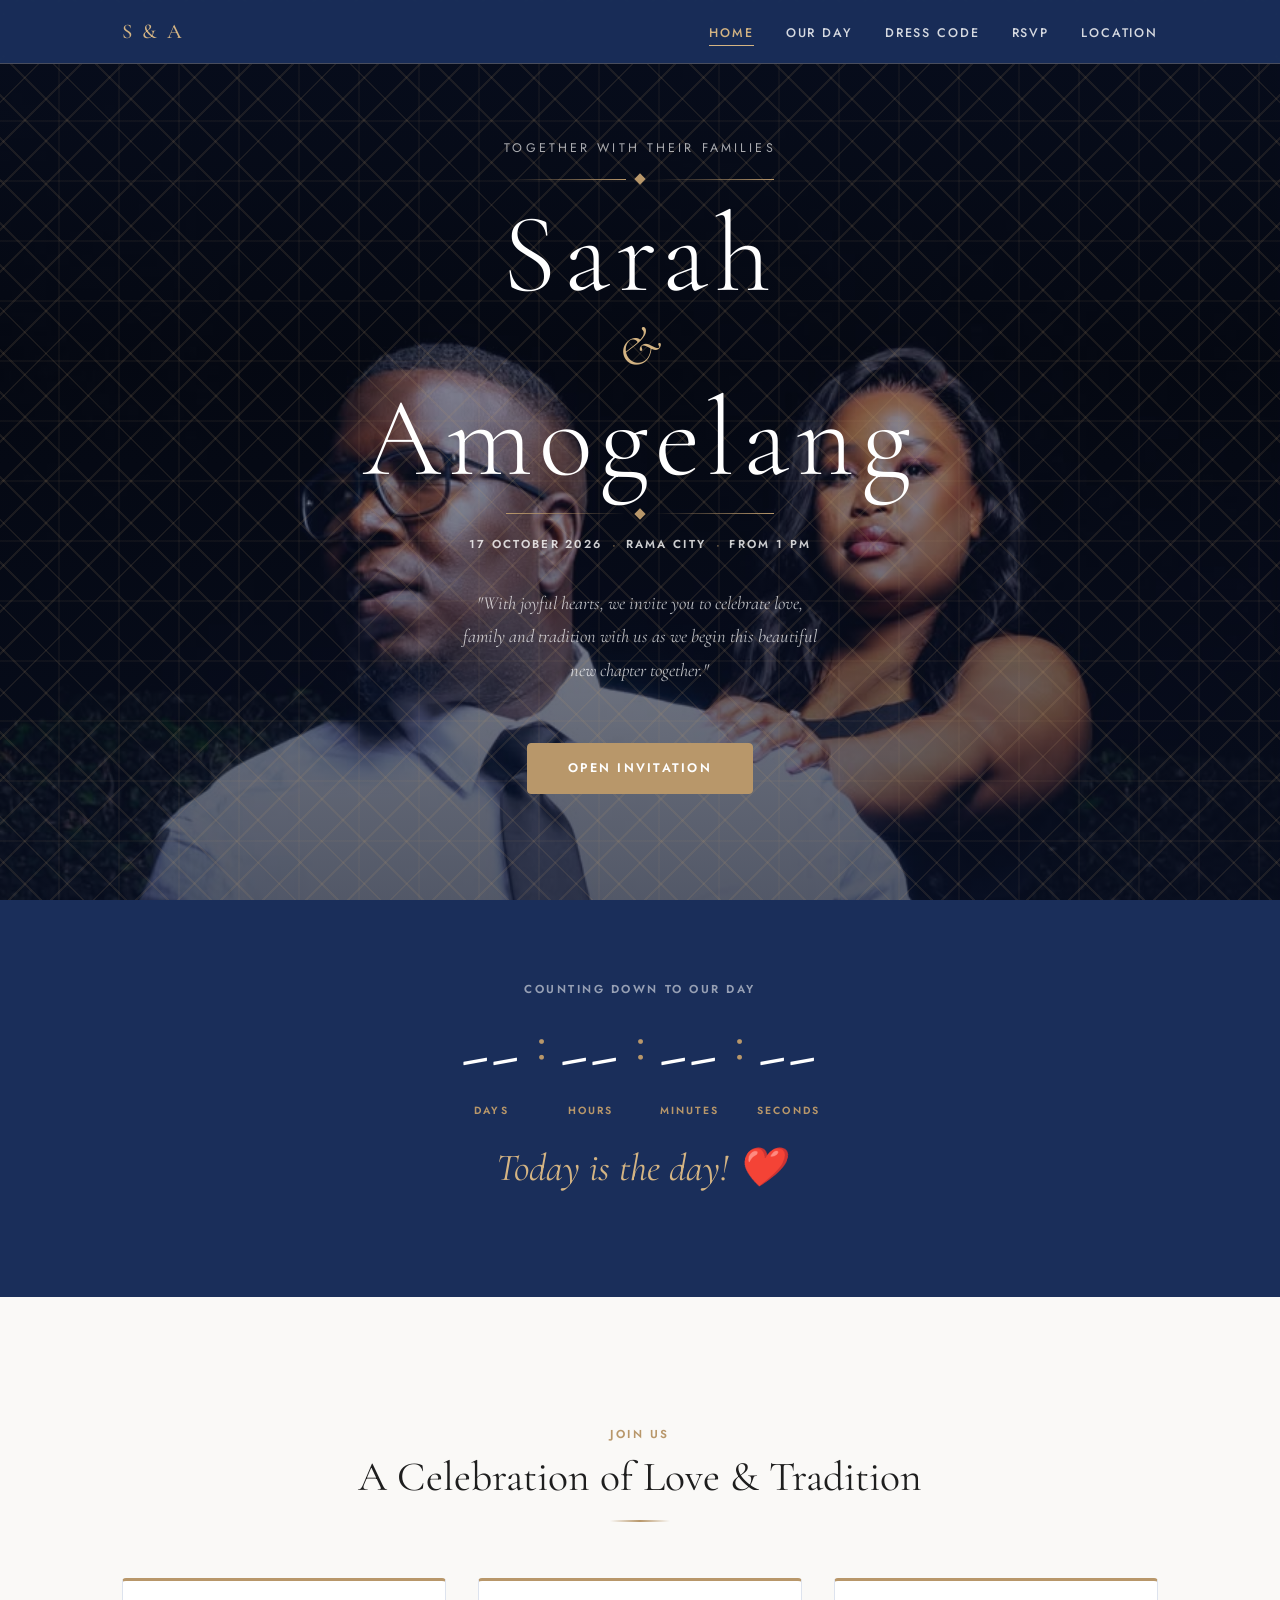
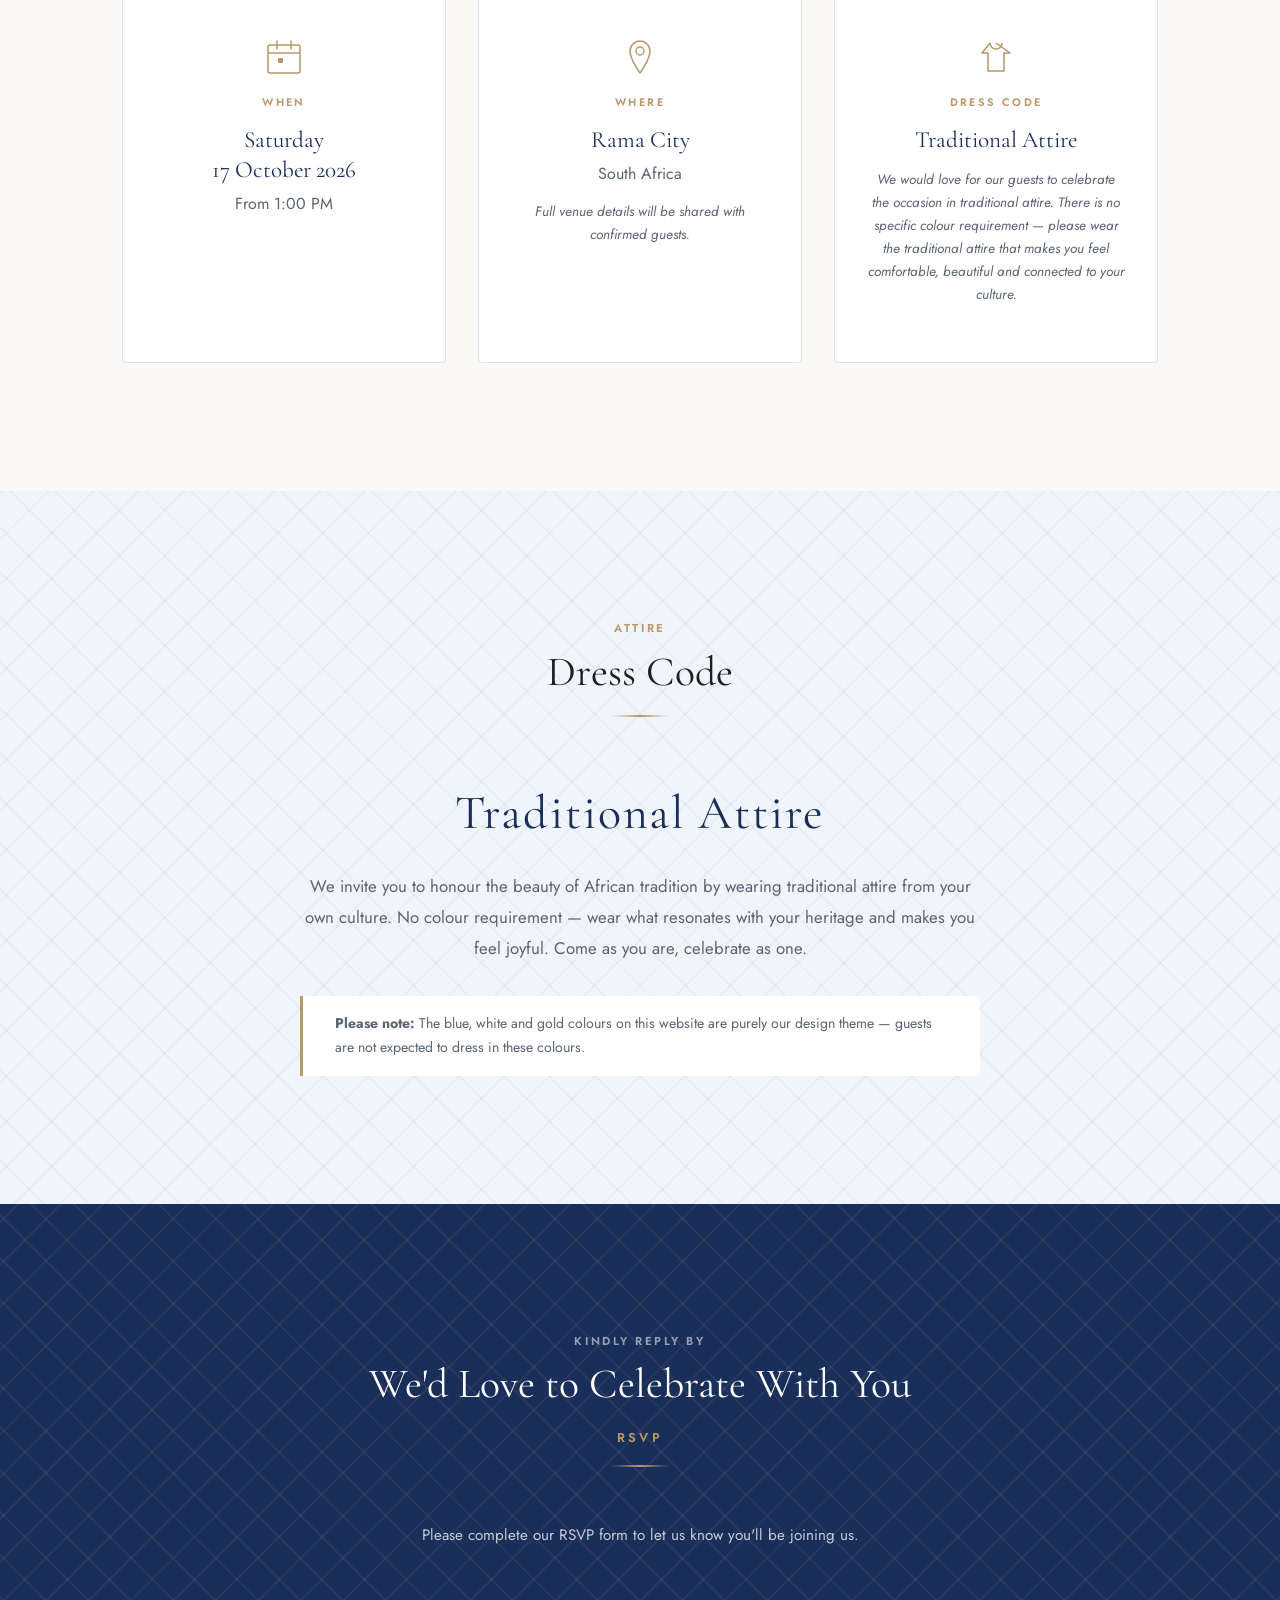
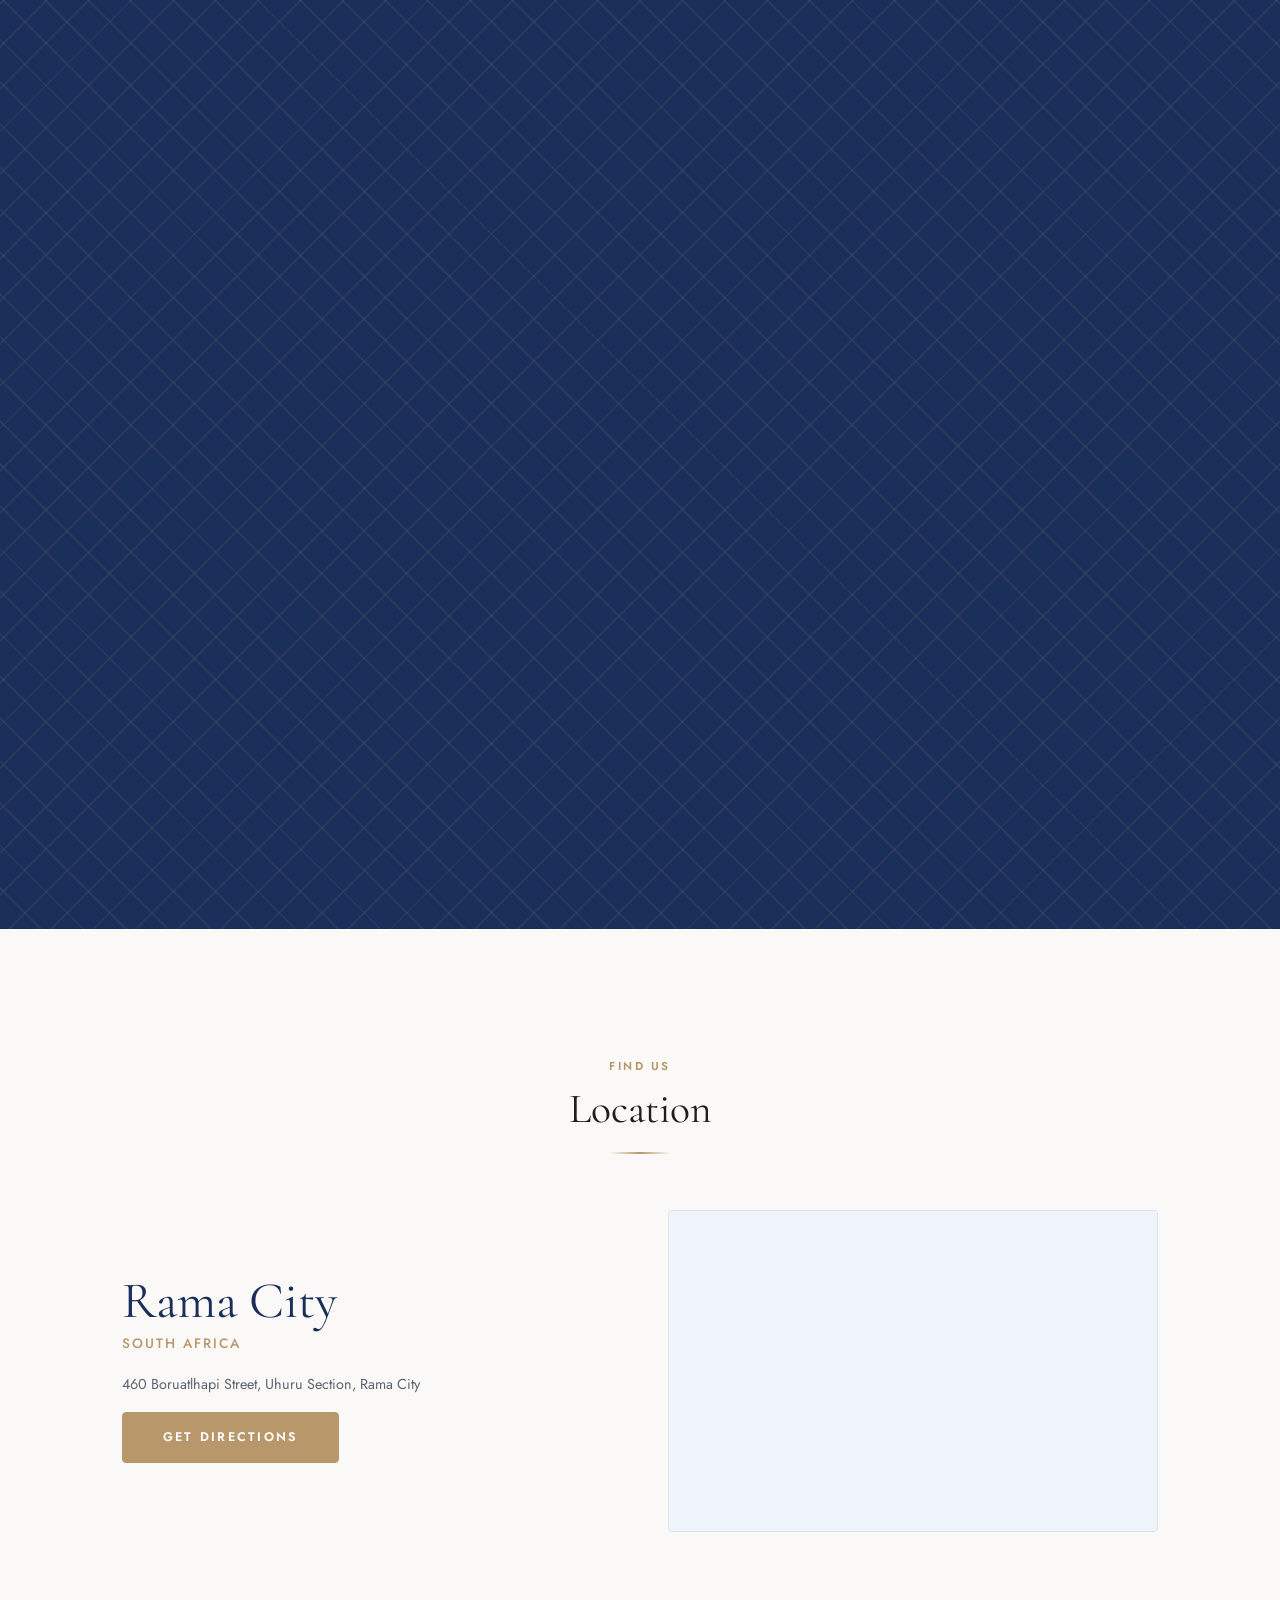
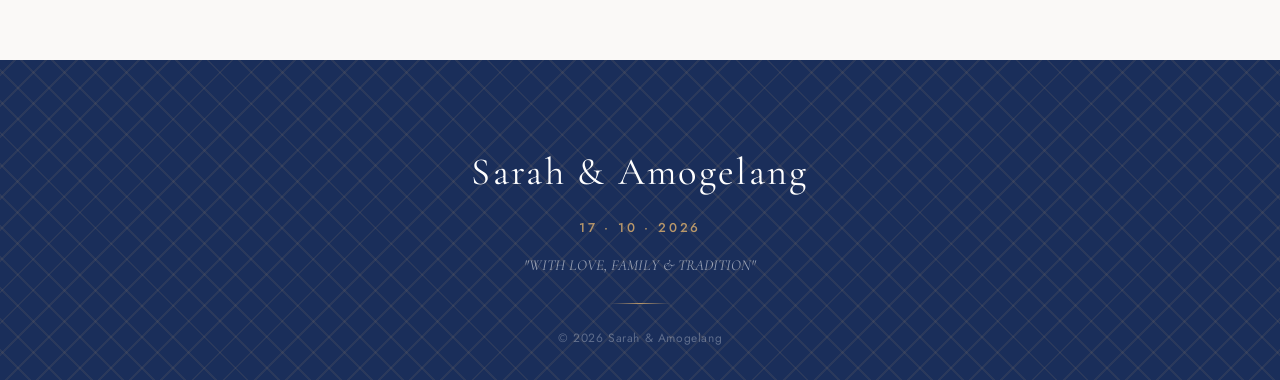
==== commit 6bc8d1f3: "Update wedding location to 460 Boruatlhapi Street, Uhuru Section, Rama City" ====
--- a/wedding.html
+++ b/wedding.html
@@ -3,7 +3,7 @@
 <head>
   <meta charset="UTF-8" />
   <meta name="viewport" content="width=device-width, initial-scale=1.0" />
-  <meta name="description" content="You are warmly invited to the wedding of Sarah & Amogelang — 17 October 2026, Ga-Rankuwa, South Africa." />
+  <meta name="description" content="You are warmly invited to the wedding of Sarah & Amogelang — 17 October 2026, Rama City, South Africa." />
   <title>Sarah &amp; Amogelang | 17 October 2026</title>
 
   <!-- Fonts -->
@@ -66,7 +66,7 @@
       <div class="hero-date animate-fade-up" aria-label="Wedding date and location">
         <span class="hero-date-text">17 OCTOBER 2026</span>
         <span class="hero-date-sep" aria-hidden="true">·</span>
-        <span class="hero-date-text">GA-RANKUWA</span>
+        <span class="hero-date-text">RAMA CITY</span>
         <span class="hero-date-sep" aria-hidden="true">·</span>
         <span class="hero-date-text">FROM 1 PM</span>
       </div>
@@ -153,7 +153,7 @@
             </svg>
           </div>
           <h3 class="detail-card__label">Where</h3>
-          <p class="detail-card__primary">Ga-Rankuwa</p>
+          <p class="detail-card__primary">Rama City</p>
           <p class="detail-card__secondary">South Africa</p>
           <p class="detail-card__note">Full venue details will be shared with confirmed guests.</p>
         </article>
@@ -333,7 +333,7 @@
 
       <div class="location-content animate-on-scroll">
         <div class="location-info">
-          <p class="location-city">Ga-Rankuwa</p>
+          <p class="location-city">Rama City</p>
           <p class="location-province">South Africa</p>
           <div id="venueDetails" class="venue-details" hidden>
             <p class="venue-name" id="venueName"></p>
--- a/styles.css
+++ b/styles.css
@@ -940,11 +940,62 @@
   margin-bottom: var(--space-md);
 }
 
+.rsvp-embed-container {
+  position: relative;
+}
+
 .rsvp-embed-container iframe {
   width: 100%;
   min-height: 820px;
   border: none;
   border-radius: var(--radius);
+  display: block;
+}
+
+/* Narrow scroll-through strips on the left and right edges of the iframe —
+   guests can drag on these edges to scroll the page past the form on mobile */
+@media (max-width: 768px) {
+  .rsvp-embed-container::before,
+  .rsvp-embed-container::after {
+    content: '';
+    position: absolute;
+    top: 0;
+    bottom: 0;
+    width: 20px;
+    z-index: 2;
+    /* transparent — invisible but captures touch for page scroll */
+  }
+  .rsvp-embed-container::before { left: 0; }
+  .rsvp-embed-container::after  { right: 0; }
+
+  .rsvp-embed-container iframe {
+    /* Slightly narrower so edge strips are accessible */
+    width: calc(100% - 0px);
+    min-height: 700px;
+  }
+
+  /* Scroll hint label below the form */
+  .rsvp-embed-container + .rsvp-scroll-hint {
+    display: block;
+  }
+}
+
+.rsvp-scroll-hint {
+  display: none; /* hidden on desktop */
+  text-align: center;
+  font-size: 0.78rem;
+  font-weight: 500;
+  letter-spacing: 0.12em;
+  text-transform: uppercase;
+  color: rgba(255,255,255,0.45);
+  margin-top: var(--space-sm);
+  padding: var(--space-sm) 0;
+}
+
+@media (max-width: 768px) {
+  .rsvp-scroll-hint {
+    display: block;
+  }
 }
 
 .rsvp-link-container { text-align: center; }
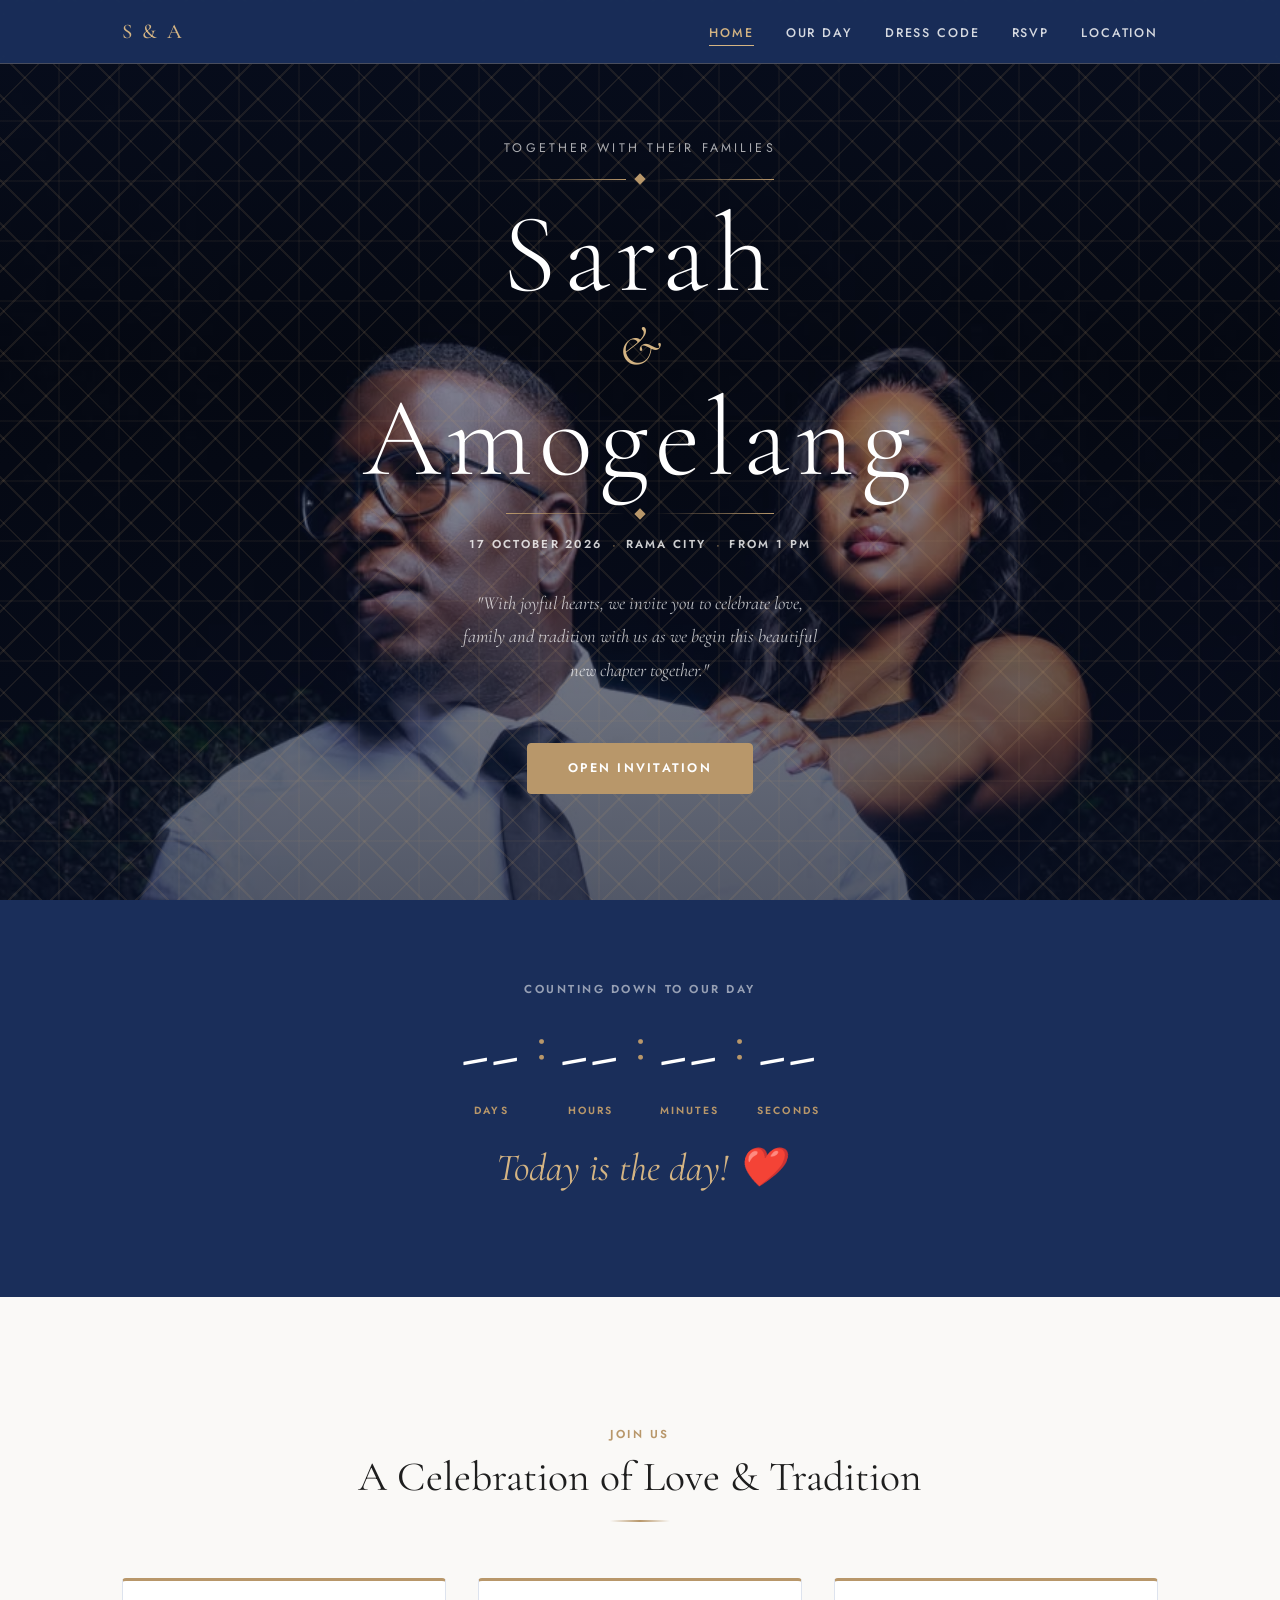
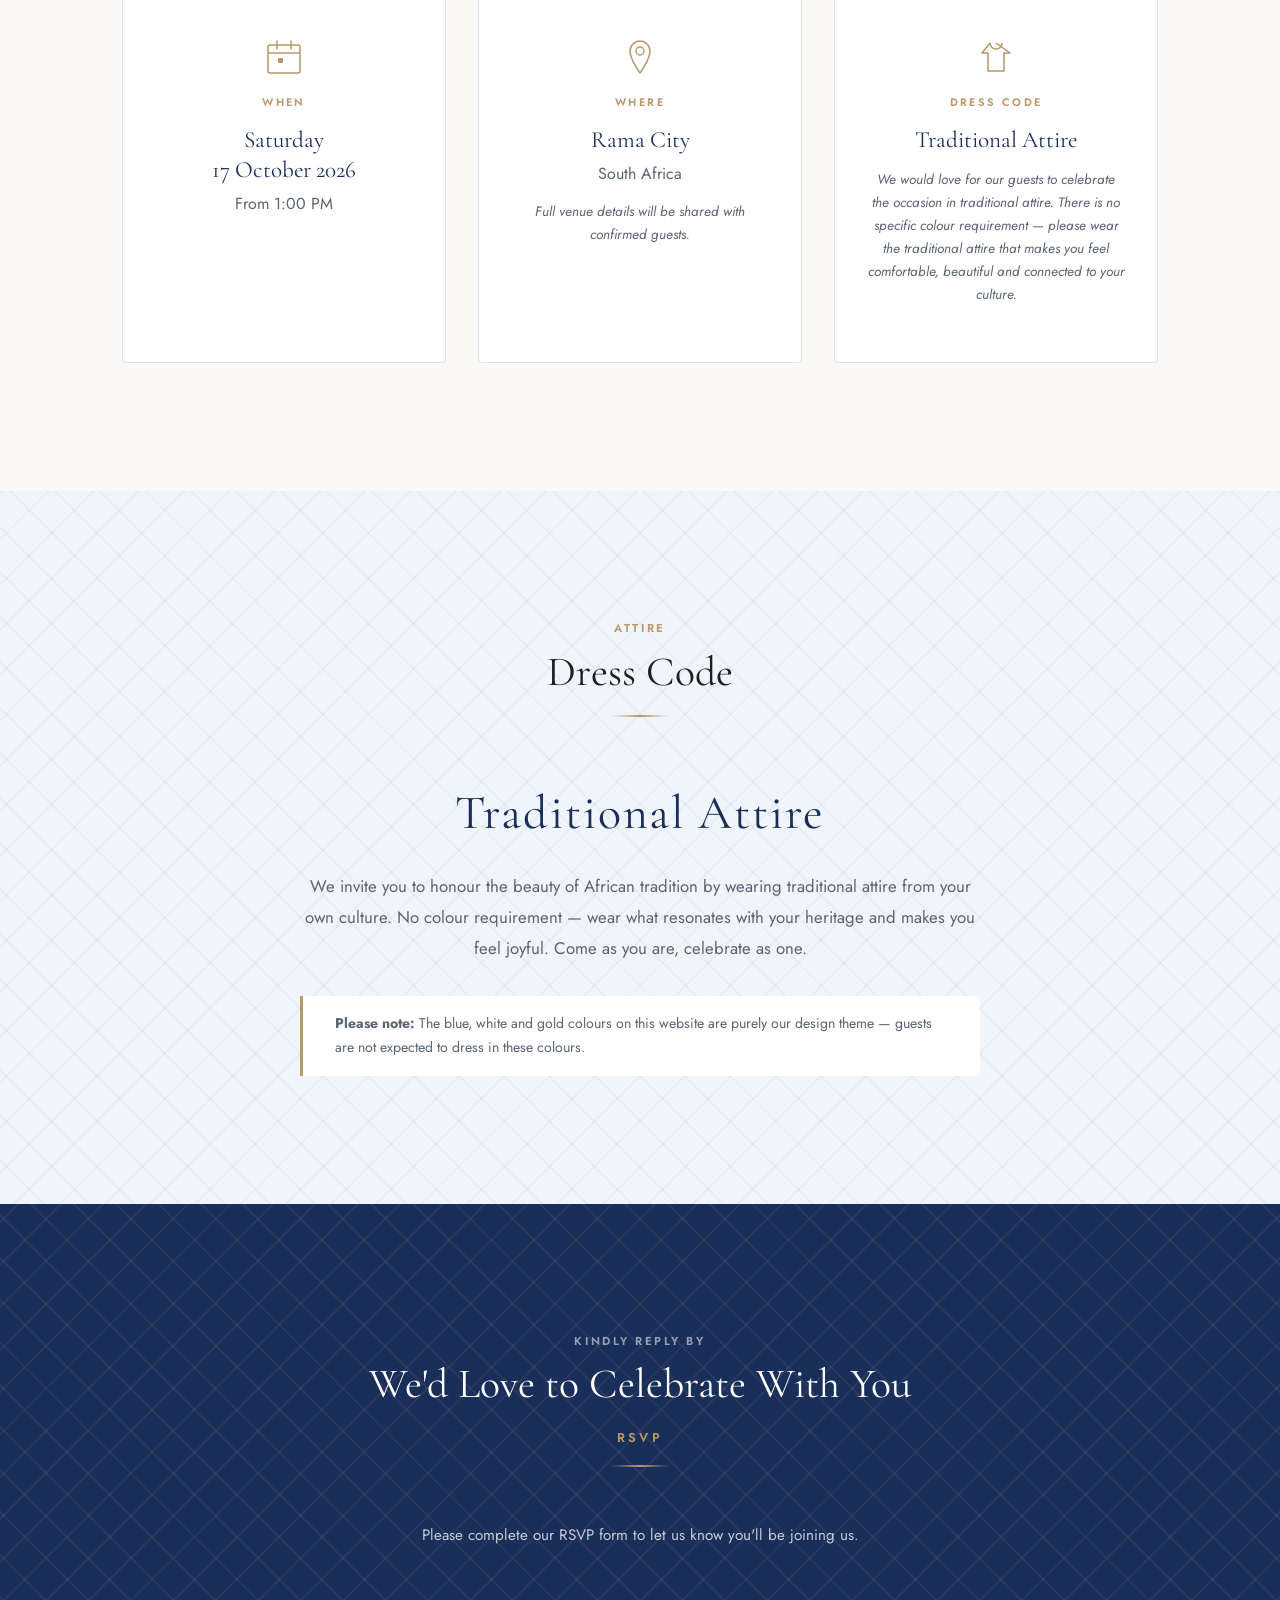
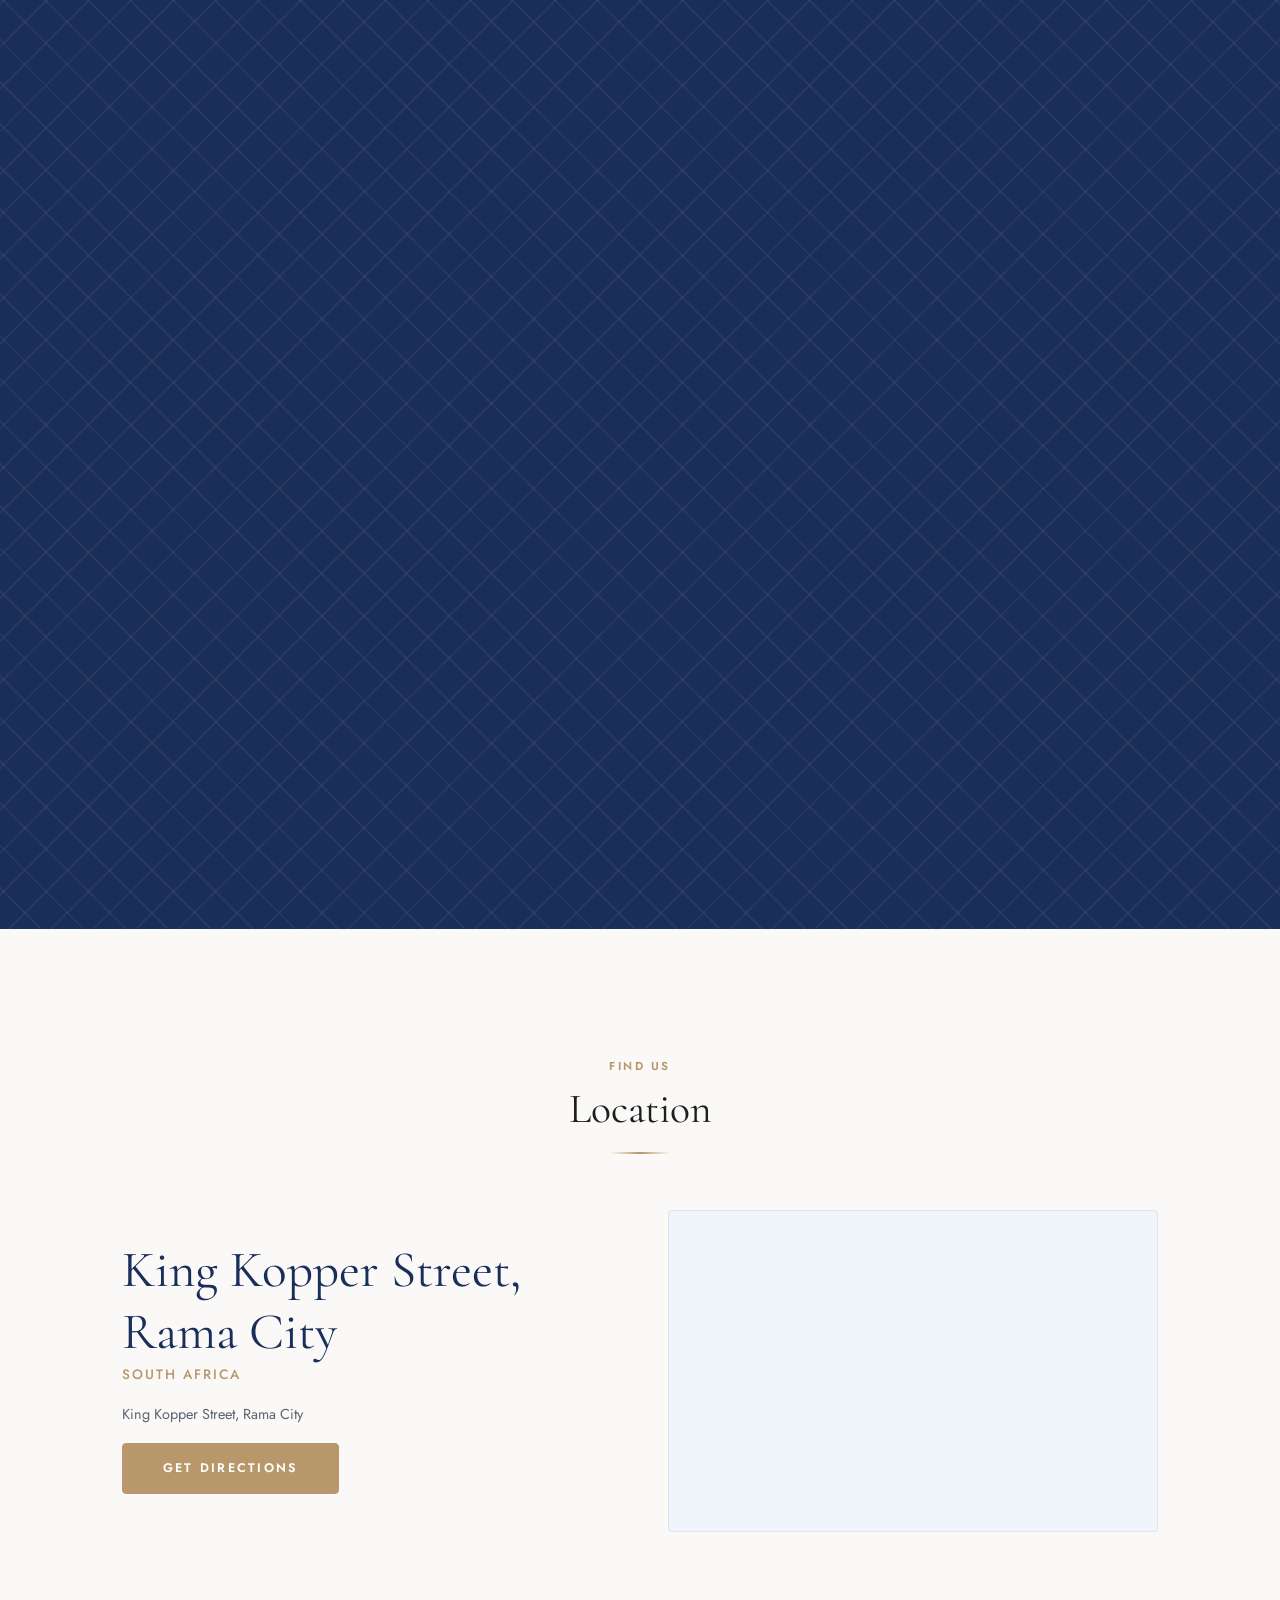
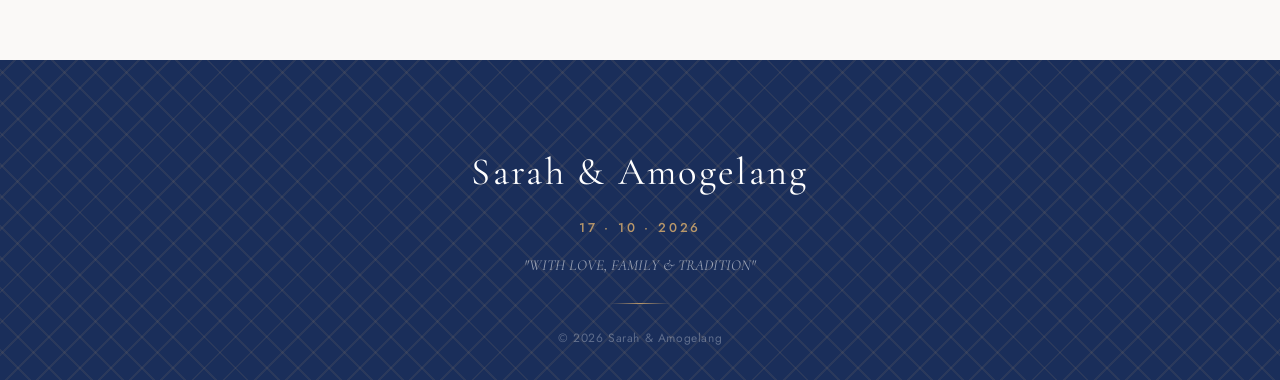
==== commit cdb88f9d: "Show King Kopper Street, Rama City in location section" ====
--- a/wedding.html
+++ b/wedding.html
@@ -333,7 +333,7 @@
 
       <div class="location-content animate-on-scroll">
         <div class="location-info">
-          <p class="location-city">Rama City</p>
+          <p class="location-city">King Kopper Street, Rama City</p>
           <p class="location-province">South Africa</p>
           <div id="venueDetails" class="venue-details" hidden>
             <p class="venue-name" id="venueName"></p>
